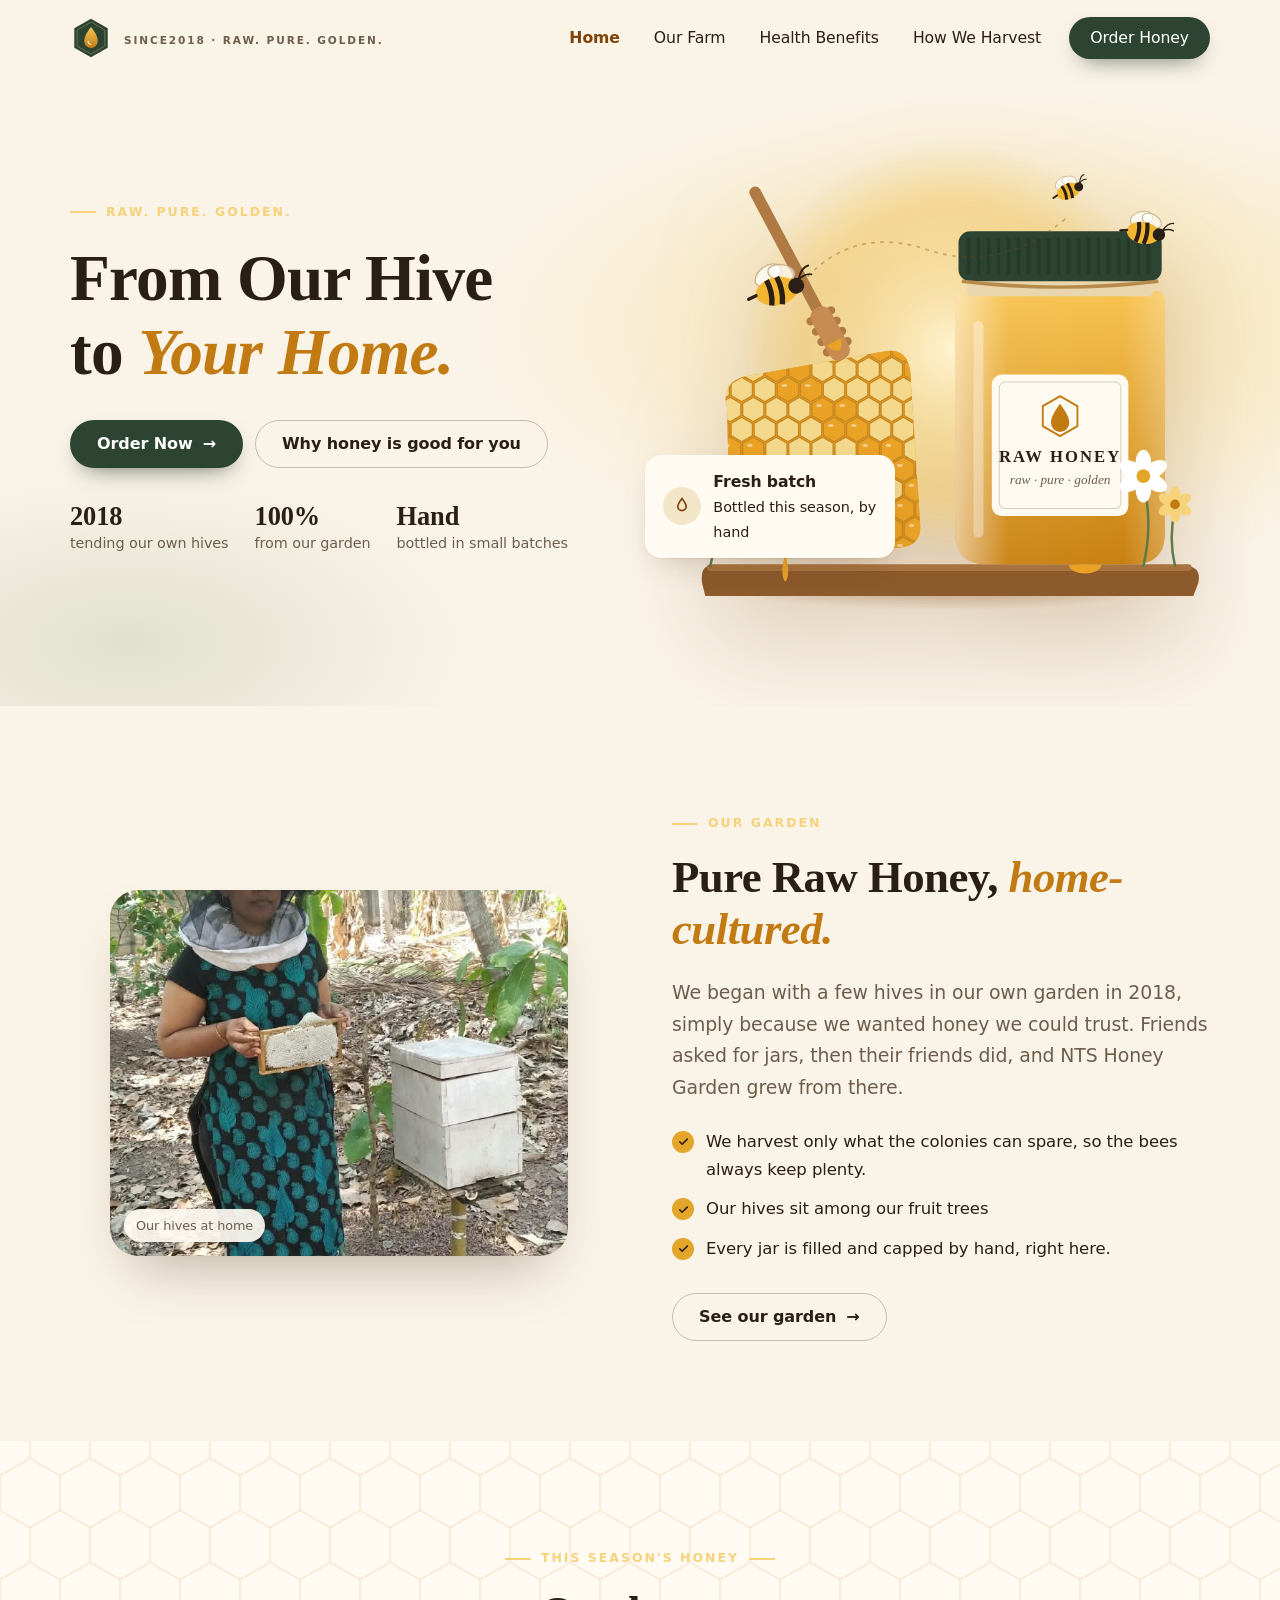
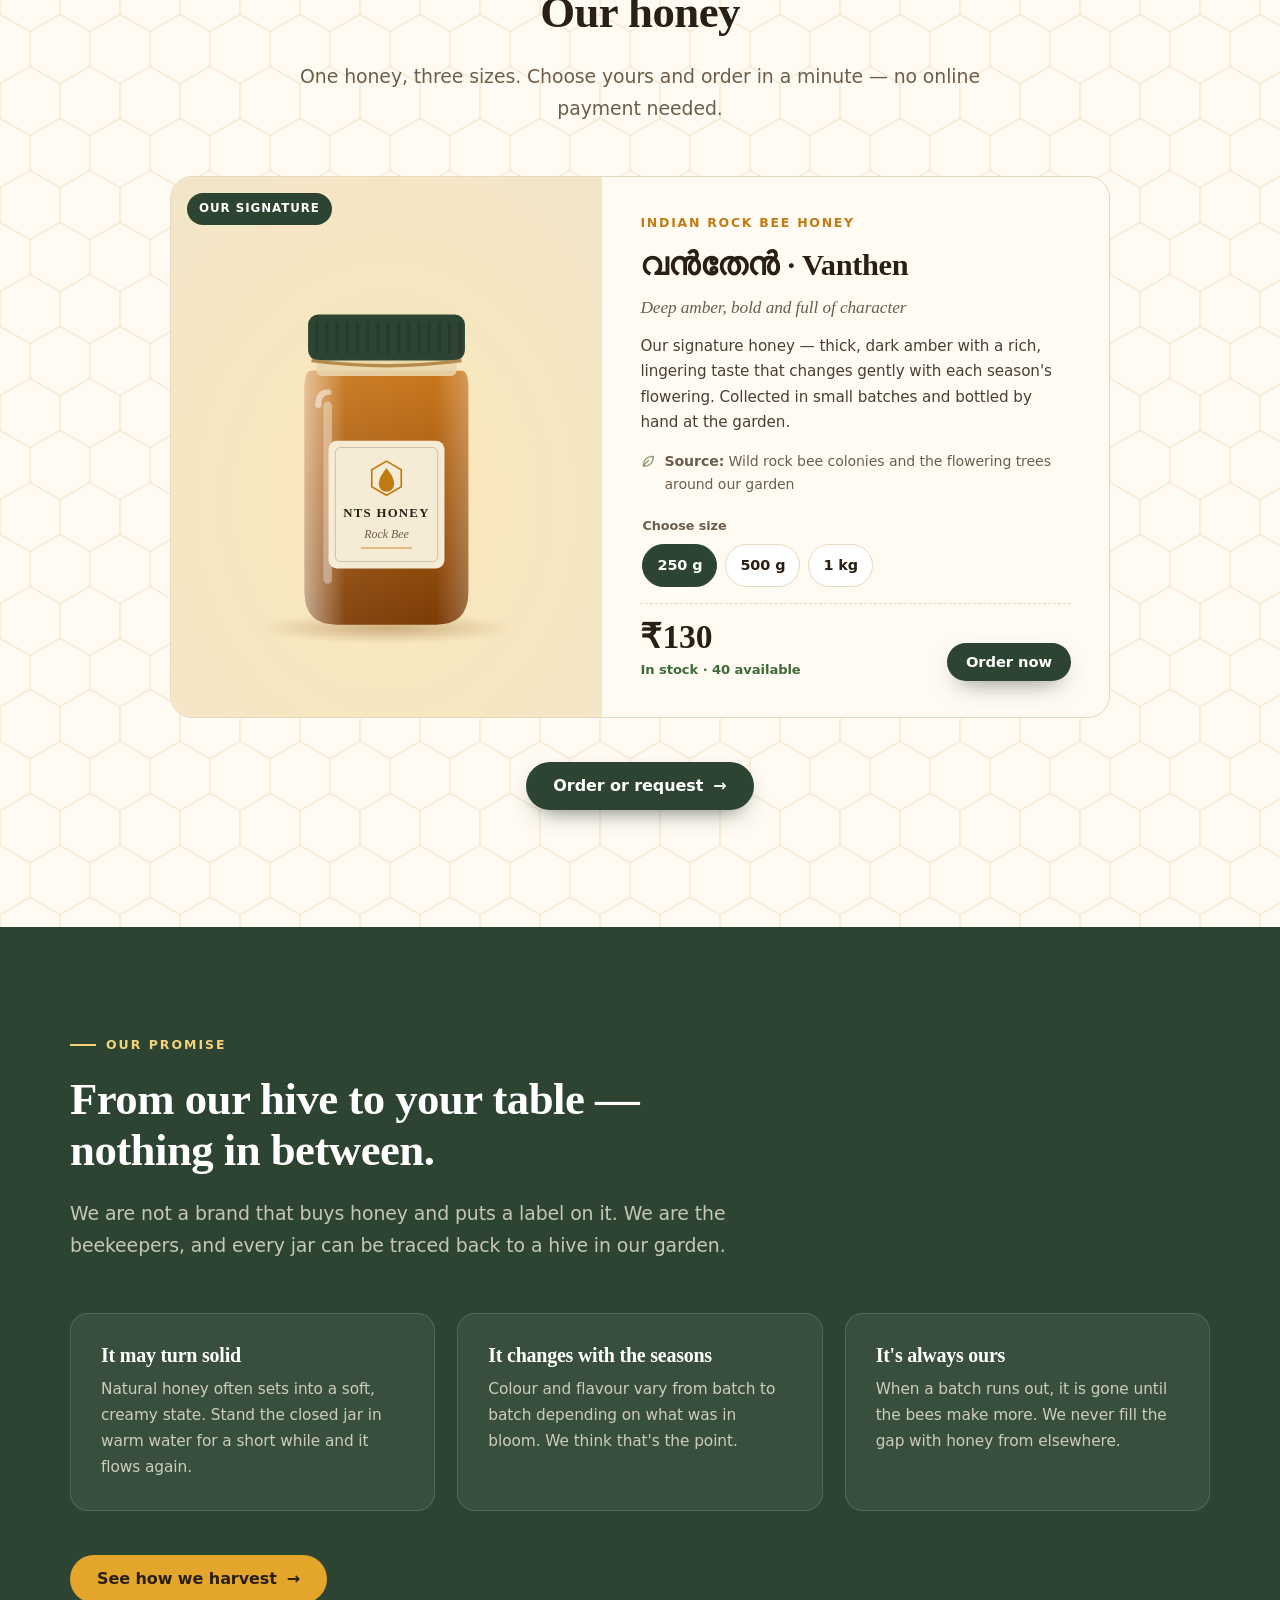
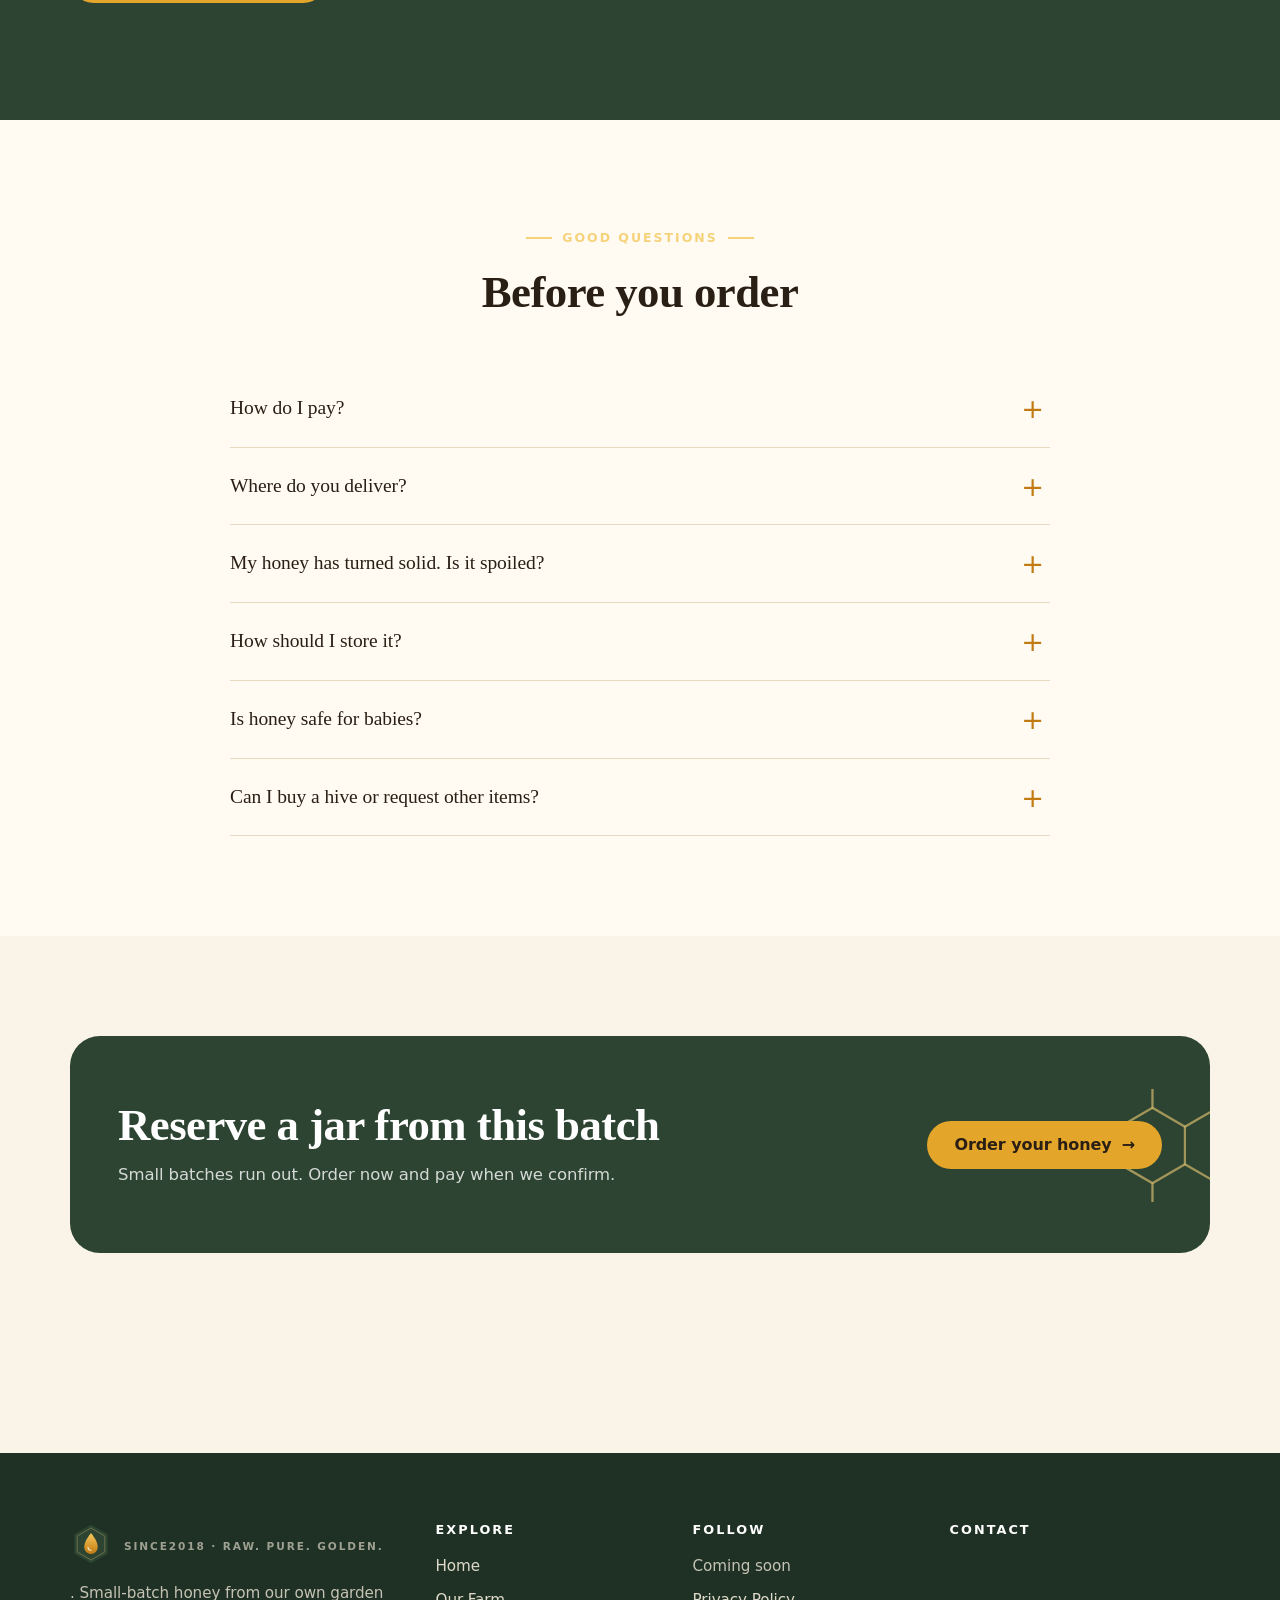
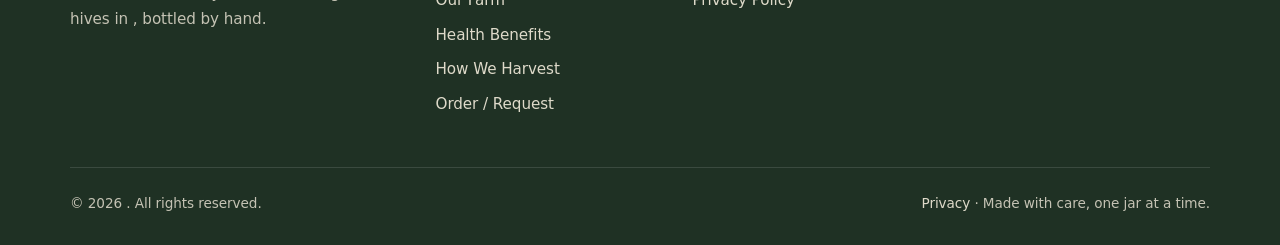
==== index.html @ 22476446 "Remove highlights section from index.html Removed highlights section detailing the unique qualities " ====
<!doctype html>
<html lang="en-IN" class="no-js">
<head>
  <meta charset="utf-8">
  <meta name="viewport" content="width=device-width, initial-scale=1">
  <meta http-equiv="Content-Security-Policy" content="default-src 'self'; script-src 'self' https://www.googletagmanager.com https://checkout.razorpay.com; style-src 'self' 'unsafe-inline' https://fonts.googleapis.com; font-src https://fonts.gstatic.com; img-src 'self' data: https:; connect-src 'self' https://script.google.com https://script.googleusercontent.com https://*.google-analytics.com https://*.googletagmanager.com https://*.razorpay.com; frame-src https://www.google.com https://api.razorpay.com https://checkout.razorpay.com; base-uri 'self'; form-action 'self'">
  <title>NTS Honey Garden — Raw. Pure. Golden.</title>
  <meta name="description" content="Raw, pure, golden honey from our own garden hives in Kerala. വൻതേൻ (Vanthen) Apis cerana indica(ഞൊടിയൻ) honey in 250 g, 500 g and 1 kg. Order online, pay on delivery.">
  <link rel="canonical" href="https://nts-raw-honey-garden.github.io/NTSRawHoneyGarden/">
  <meta property="og:type" content="website">
  <meta property="og:title" content="NTS Honey Garden — Raw. Pure. Golden.">
  <meta property="og:description" content="From Our Hive to Your Home. Home-cultured raw honey from our garden in Kerala.">
  <meta property="og:image" content="https://nts-raw-honey-garden.github.io/NTSRawHoneyGarden/assets/images/og-image.png">
  <meta name="theme-color" content="#2c4431">
  <link rel="icon" href="assets/images/favicon.svg" type="image/svg+xml">
  <link rel="preconnect" href="https://fonts.googleapis.com">
  <link rel="preconnect" href="https://fonts.gstatic.com" crossorigin>
  <link rel="stylesheet" href="https://fonts.googleapis.com/css2?family=Inter:wght@400;500;600;700&family=Playfair+Display:ital,wght@0,500;0,600;0,700;1,500;1,600&family=Noto+Sans+Malayalam:wght@400;600&display=swap">
  <link rel="stylesheet" href="assets/css/styles.css">
  <script type="application/ld+json">
  {"@context":"https://schema.org","@type":"LocalBusiness","name":"NTS Honey Garden","description":"Home-cultured raw honey from our own garden hives in Kerala.","url":"https://nts-raw-honey-garden.github.io/NTSRawHoneyGarden/","telephone":"+91 90000 00000","priceRange":"₹₹","image":"https://nts-raw-honey-garden.github.io/NTSRawHoneyGarden/assets/images/og-image.png"}
  </script>
</head>
<body>
  <a class="skip-link" href="#main">Skip to content</a>
  <header id="site-header"></header>

  <main id="main">
    <!-- ================= HERO ================= -->
    <section class="hero">
      <div class="wrap hero-grid">
        <div>
          <p class="eyebrow reveal">Raw. Pure. Golden.</p>
          <h1 class="reveal reveal-delay-1"><span class="line">From Our Hive</span><span class="line">to <em class="accent">Your Home.</em></span></h1>
          <div class="hero-actions reveal reveal-delay-2">
            <a class="btn btn-primary" href="order.html">Order Now <span class="arrow" aria-hidden="true">→</span></a>
            <a class="btn btn-ghost" href="benefits.html">Why honey is good for you</a>
          </div>
          <!-- EDIT: replace these with your real numbers -->
          <div class="hero-trust reveal reveal-delay-3">
            <div><strong>2018</strong>tending our own hives</div>
            <div><strong>100%</strong>from our garden</div>
            <div><strong>Hand</strong>bottled in small batches</div>
          </div>
        </div>
        <div class="hero-art reveal reveal-delay-1">
          <img class="float" src="assets/images/hero-honey.svg" alt="A jar of golden honey beside a slab of honeycomb, with bees and wildflowers" width="640" height="580" fetchpriority="high">
          <div class="hero-badge">
            <span class="dot"><svg width="20" height="20" viewBox="0 0 24 24" fill="none" stroke="#7f430a" stroke-width="2" stroke-linecap="round"><path d="M12 3c3 4 5 6.5 5 9.5a5 5 0 0 1-10 0C7 9.5 9 7 12 3z"/></svg></span>
            <span><b>Fresh batch</b>Bottled this season, by hand</span>
          </div>
        </div>
      </div>
    </section>



    <!-- ================= ABOUT TEASER ================= -->
    <section class="section">
      <div class="wrap split">
        <figure class="split-media reveal">
          <img src="assets/images/9.jpeg" alt="Wooden beehives in our garden" loading="lazy" width="800" height="700">
          <figcaption>Our hives at home</figcaption>
        </figure>
        <div class="reveal reveal-delay-1">
          <p class="eyebrow">Our garden</p>
          <h2>Pure Raw Honey, <em class="accent">home-cultured.</em></h2>
          <p class="lead">We began with a few hives in our own garden in <span data-config="foundedYear">2018</span>, simply because we wanted honey we could trust. Friends asked for jars, then their friends did, and NTS Honey Garden grew from there.</p>
          <ul class="checklist">
            <li>We harvest only what the colonies can spare, so the bees always keep plenty.</li>
            <li>Our hives sit among our fruit trees </li>
            <li>Every jar is filled and capped by hand, right here.</li>
          </ul>
          <a class="btn btn-ghost" href="about.html">See our garden <span class="arrow" aria-hidden="true">→</span></a>
        </div>
      </div>
    </section>

    <!-- ================= PRODUCT ================= -->
    <section class="section bg-paper hex-bg">
      <div class="wrap">
        <div class="section-head center">
          <p class="eyebrow">This season's honey</p>
          <h2>Our honey</h2>
          <p class="lead" style="margin:0 auto">One honey, three sizes. Choose yours and order in a minute — no online payment needed.</p>
        </div>
        <div class="shop-hero" data-products="1"></div>
        <p style="text-align:center;margin-top:44px"><a class="btn btn-primary" href="order.html">Order or request <span class="arrow" aria-hidden="true">→</span></a></p>
      </div>
    </section>

    <!-- ================= PROMISE ================= -->
    <section class="section bg-forest">
      <div class="wrap">
        <div class="section-head">
          <p class="eyebrow">Our promise</p>
          <h2>From our hive to your table — nothing in between.</h2>
          <p class="lead">We are not a brand that buys honey and puts a label on it. We are the beekeepers, and every jar can be traced back to a hive in our garden.</p>
        </div>
        <div class="promise-grid">
          <div class="promise reveal"><h3>It may turn solid</h3><p>Natural honey often sets into a soft, creamy state. Stand the closed jar in warm water for a short while and it flows again.</p></div>
          <div class="promise reveal reveal-delay-1"><h3>It changes with the seasons</h3><p>Colour and flavour vary from batch to batch depending on what was in bloom. We think that's the point.</p></div>
          <div class="promise reveal reveal-delay-2"><h3>It's always ours</h3><p>When a batch runs out, it is gone until the bees make more. We never fill the gap with honey from elsewhere.</p></div>
        </div>
        <p style="margin-top:44px"><a class="btn btn-honey" href="harvest.html">See how we harvest <span class="arrow" aria-hidden="true">→</span></a></p>
      </div>
    </section>

    <!-- ================= FAQ ================= -->
    <section class="section bg-paper">
      <div class="wrap">
        <div class="section-head center"><p class="eyebrow">Good questions</p><h2>Before you order</h2></div>
        <div class="faq">
          <details><summary>How do I pay?</summary><p>You don't pay online. After you place your order, we call or WhatsApp you to confirm, then you can pay by UPI or cash on delivery.</p></details>
          <details><summary>Where do you deliver?</summary><p>We deliver locally ourselves and ship across India by courier. Delivery is a flat fee, and free on larger orders — the order page shows the exact amount before you submit.</p></details>
          <details><summary>My honey has turned solid. Is it spoiled?</summary><p>No — this is natural. Stand the closed jar in warm (not boiling) water for 15–20 minutes and stir gently. Please avoid the microwave.</p></details>
          <details><summary>How should I store it?</summary><p>At room temperature, lid closed, away from direct sunlight. Always use a dry spoon. Honey does not need refrigeration.</p></details>
          <details><summary>Is honey safe for babies?</summary><p>Honey of any kind should not be given to infants under 12 months old. For everyone else, enjoy!</p></details>
          <details><summary>Can I buy a hive or request other items?</summary><p>Yes. Bee hives for farmers, raw hive honey boxes and ചെറുതേൻ (cheruthen) are available on request — tell us on the order page and we'll call you back.</p></details>
        </div>
      </div>
    </section>

    <!-- ================= CTA ================= -->
    <section class="section">
      <div class="wrap">
        <div class="cta-band reveal">
          <div>
            <h2>Reserve a jar from this batch</h2>
            <p>Small batches run out. Order now and pay when we confirm.</p>
          </div>
          <a class="btn btn-honey" href="order.html">Order your honey <span class="arrow" aria-hidden="true">→</span></a>
        </div>
      </div>
    </section>
  </main>

  <footer id="site-footer"></footer>

  <script src="config/site-config.js"></script>
  <script src="config/products.js"></script>
  <script src="assets/js/layout.js"></script>
  <script src="assets/js/catalog.js"></script>
</body>
</html>
---- assets/css/styles.css ----
/* =====================================================================
   NTS Honey Garden — main stylesheet
   Colours and fonts are defined once below (":root") so the whole brand
   can be re-themed by changing a few values.
   ===================================================================== */

:root {
  /* Brand palette */
  --cream: #faf4e8;
  --paper: #fffbf3;
  --wax: #f3e6c8;
  --honey: #e3a62b;
  --honey-light: #f6d27a;
  --amber: #c27a12;
  --comb: #7f430a;
  --forest: #2c4431;
  --forest-deep: #1f3124;
  --sage: #8a9a72;
  --ink: #2a1f14;
  --muted: #6d5e4b;
  --line: #e7d9bd;
  --danger: #a4371f;
  --ok: #3f6b3a;

  /* Type */
  --font-display: "Playfair Display", Georgia, "Times New Roman", serif;
  --font-body: "Inter", system-ui, -apple-system, "Segoe UI", Roboto, sans-serif;
  --font-mal: "Noto Sans Malayalam", "Manjari", sans-serif;

  /* Layout */
  --wrap: 1180px;
  --radius: 18px;
  --radius-sm: 10px;
  --shadow: 0 1px 2px rgba(60, 38, 10, .06), 0 12px 32px -12px rgba(60, 38, 10, .22);
  --shadow-lg: 0 30px 60px -24px rgba(60, 38, 10, .35);
  --ease: cubic-bezier(.2, .7, .2, 1);
}

*, *::before, *::after { box-sizing: border-box; }
html { scroll-behavior: smooth; -webkit-text-size-adjust: 100%; }
body {
  margin: 0;
  letter-spacing: -0.005em;
  background: var(--cream);
  color: var(--ink);
  font-family: var(--font-body);
  font-size: 16.5px;
  line-height: 1.68;
  -webkit-font-smoothing: antialiased;
  overflow-x: hidden;
}
img, svg { max-width: 100%; display: block; }
a { color: var(--comb); text-decoration-thickness: 1px; text-underline-offset: 3px; }
a:hover { color: var(--amber); }
:focus-visible { outline: 3px solid var(--honey); outline-offset: 3px; border-radius: 4px; }

h1, h2, h3, h4 {
  font-family: var(--font-display);
  font-weight: 600;
  line-height: 1.14;
  letter-spacing: -0.012em;
  margin: 0 0 .5em;
}
h1 { font-size: clamp(2.3rem, 5.1vw, 4.1rem); }
h2 { font-size: clamp(1.85rem, 3.5vw, 2.8rem); }
h3 { font-size: 1.35rem; }
p { margin: 0 0 1em; }
em.accent { font-style: italic; color: var(--amber); }

.wrap { width: 100%; max-width: var(--wrap); margin: 0 auto; padding: 0 20px; }
.skip-link { position: absolute; left: -999px; top: 8px; background: var(--ink); color: #fff; padding: 8px 14px; z-index: 100; border-radius: 6px; }
.skip-link:focus { left: 8px; }
.visually-hidden { position: absolute !important; width: 1px; height: 1px; overflow: hidden; clip: rect(0 0 0 0); white-space: nowrap; }

.mal { font-family: var(--font-mal); font-size: 1.06em; line-height: 1.5; }

.eyebrow {
  display: inline-flex; align-items: center; gap: 10px;
  font-size: .78rem; font-weight: 700; letter-spacing: .16em; text-transform: uppercase;
  color: var(--amber);
  margin-bottom: 18px;
}
.eyebrow::before { content: ""; width: 26px; height: 1.5px; background: currentColor; }
.lead { font-size: 1.18rem; color: var(--muted); max-width: 40em; }

/* ---------- Buttons ---------- */
.btn {
  display: inline-flex; align-items: center; justify-content: center; gap: 10px;
  padding: 15px 26px;
  border-radius: 999px;
  font: 600 1rem/1 var(--font-body);
  text-decoration: none;
  border: 1.5px solid transparent;
  cursor: pointer;
  transition: transform .25s var(--ease), background .25s, box-shadow .25s, color .25s;
  white-space: nowrap;
}
.btn:active { transform: translateY(1px); }
.btn-primary { background: var(--forest); color: #fff; box-shadow: 0 10px 24px -12px rgba(31, 49, 36, .8); }
.btn-primary:hover { background: var(--forest-deep); color: #fff; transform: translateY(-2px); }
.btn-honey { background: var(--honey); color: var(--ink); }
.btn-honey:hover { background: var(--honey-light); color: var(--ink); transform: translateY(-2px); }
.btn-ghost { background: transparent; border-color: rgba(42, 31, 20, .25); color: var(--ink); }
.btn-ghost:hover { border-color: var(--ink); color: var(--ink); }
.btn-small { padding: 11px 18px; font-size: .92rem; }
.btn[disabled] { opacity: .5; cursor: not-allowed; transform: none; }
.btn .arrow { transition: transform .25s var(--ease); }
.btn:hover .arrow { transform: translateX(4px); }

/* ---------- Header ---------- */
.site-header {
  position: sticky; top: 0; z-index: 50;
  background: rgba(250, 244, 232, .86);
  backdrop-filter: saturate(1.4) blur(12px);
  -webkit-backdrop-filter: saturate(1.4) blur(12px);
  border-bottom: 1px solid transparent;
  transition: border-color .3s, box-shadow .3s;
}
.site-header.scrolled { border-color: var(--line); box-shadow: 0 6px 20px -16px rgba(60, 38, 10, .5); }
.header-inner { display: flex; align-items: center; justify-content: space-between; height: 76px; gap: 20px; }
.brand { display: flex; align-items: center; gap: 12px; text-decoration: none; color: var(--ink); }
.brand img { width: 42px; height: 42px; }
.brand-name { font-family: var(--font-display); font-size: 1.32rem; font-weight: 600; letter-spacing: -.01em; line-height: 1; }
.brand-name small { display: block; font-family: var(--font-body); font-size: .66rem; letter-spacing: .18em; text-transform: uppercase; color: var(--muted); font-weight: 600; margin-top: 5px; white-space: nowrap; }
@media (max-width: 420px) {
  .brand-name { font-size: 1.16rem; }
  .brand-name small { font-size: .56rem; letter-spacing: .12em; }
  .brand img { width: 36px; height: 36px; }
}
.main-nav ul { list-style: none; margin: 0; padding: 0; display: flex; gap: 6px; align-items: center; }
.main-nav a { display: block; padding: 10px 14px; color: var(--ink); text-decoration: none; font-weight: 500; font-size: .98rem; border-radius: 999px; transition: background .2s; }
.main-nav a:hover { background: var(--wax); color: var(--ink); }
.main-nav a[aria-current="page"] { color: var(--comb); font-weight: 700; }
.main-nav .btn { margin-left: 8px; padding: 12px 20px; color: #fff; }
.main-nav .btn[aria-current] { color: #fff; }
.main-nav .btn:hover { background: var(--forest-deep); }
.nav-toggle { display: none; background: none; border: 0; padding: 10px; cursor: pointer; color: var(--ink); }
.nav-toggle span { display: block; width: 24px; height: 2px; background: currentColor; margin: 5px 0; transition: transform .3s, opacity .3s; }

@media (max-width: 920px) {
  .nav-toggle { display: block; }
  .main-nav {
    position: fixed; inset: 76px 0 auto 0;
    background: var(--paper);
    border-bottom: 1px solid var(--line);
    box-shadow: var(--shadow-lg);
    transform: translateY(-12px); opacity: 0; pointer-events: none;
    transition: transform .3s var(--ease), opacity .3s;
  }
  .main-nav.open { transform: none; opacity: 1; pointer-events: auto; }
  .main-nav ul { flex-direction: column; align-items: stretch; padding: 12px 16px 20px; gap: 2px; }
  .main-nav a { padding: 14px 12px; font-size: 1.05rem; border-radius: 10px; }
  .main-nav .btn { margin: 10px 0 0; justify-content: center; }
  .nav-toggle[aria-expanded="true"] span:nth-child(1) { transform: translateY(7px) rotate(45deg); }
  .nav-toggle[aria-expanded="true"] span:nth-child(2) { opacity: 0; }
  .nav-toggle[aria-expanded="true"] span:nth-child(3) { transform: translateY(-7px) rotate(-45deg); }
}

/* ---------- Hero ---------- */
.hero { position: relative; padding: 56px 0 90px; overflow: hidden; }
.hero::before {
  content: ""; position: absolute; inset: 0;
  background:
    radial-gradient(60% 55% at 78% 40%, rgba(246, 210, 122, .55), transparent 70%),
    radial-gradient(40% 40% at 10% 90%, rgba(138, 154, 114, .22), transparent 70%);
  pointer-events: none;
}
.hero-grid { position: relative; display: grid; grid-template-columns: 1.05fr 1fr; gap: 48px; align-items: center; }
.hero h1 { margin-bottom: 22px; }
.hero h1 .line { display: block; }
.hero-actions { display: flex; flex-wrap: wrap; gap: 12px; margin: 30px 0 34px; }
.hero-trust { display: flex; gap: 26px; flex-wrap: wrap; font-size: .9rem; color: var(--muted); }
.hero-trust strong { display: block; font-family: var(--font-display); font-size: 1.65rem; color: var(--ink); font-weight: 600; line-height: 1.1; }
.hero-art { position: relative; }
.hero-art img { width: 100%; height: auto; filter: drop-shadow(0 40px 50px rgba(127, 67, 10, .25)); }
.hero-art .float { animation: float 7s ease-in-out infinite; }
.hero-badge {
  position: absolute; left: -6%; bottom: 12%;
  background: var(--paper); border-radius: 16px; padding: 14px 18px;
  box-shadow: var(--shadow); display: flex; align-items: center; gap: 12px; font-size: .9rem; max-width: 250px;
}
.hero-badge b { display: block; font-size: .98rem; }
.hero-badge .dot { width: 38px; height: 38px; border-radius: 50%; background: var(--wax); display: grid; place-items: center; flex: none; }
@keyframes float { 0%, 100% { transform: translateY(0) rotate(-1deg); } 50% { transform: translateY(-14px) rotate(1deg); } }

@media (max-width: 880px) {
  .hero { padding: 28px 0 60px; }
  .hero-grid { grid-template-columns: 1fr; gap: 20px; }
  .hero-art { max-width: 460px; margin: 0 auto; order: -1; }
  .hero-badge { position: relative; left: auto; bottom: auto; margin: -18px auto 0; max-width: 280px; }
  .hero::before { background: radial-gradient(90% 45% at 60% 18%, rgba(246, 210, 122, .55), transparent 70%); }
  .hero-trust { gap: 20px; }
}

/* ---------- Sections ---------- */
.section { padding: 100px 0; position: relative; }
.section-tight { padding: 70px 0; }
.section-head { max-width: 720px; margin-bottom: 52px; }
.section-head.center { text-align: center; margin-left: auto; margin-right: auto; }
.section-head.center .eyebrow::after { content: ""; width: 26px; height: 1.5px; background: currentColor; }
.bg-paper { background: var(--paper); }
.bg-wax { background: var(--wax); }
.bg-forest { background: var(--forest); color: #f3ecdc; }
.bg-forest h2, .bg-forest h3 { color: #fff; }
.bg-forest .lead { color: rgba(243, 236, 220, .78); }
.bg-forest .mal { font-family: var(--font-mal); font-size: 1.06em; line-height: 1.5; }

.eyebrow { color: var(--honey-light); }
.hex-bg {
  background-image: linear-gradient(rgba(255, 251, 243, .72), rgba(255, 251, 243, .72)), url("../images/hex-pattern.svg");
  background-size: auto, 120px auto;
}
@media (max-width: 700px) { .section { padding: 70px 0; } .section-head { margin-bottom: 36px; } }

/* Highlights strip */
.highlights { display: grid; grid-template-columns: repeat(4, 1fr); gap: 20px; }
.highlight {
  background: var(--paper); border: 1px solid var(--line); border-radius: var(--radius);
  padding: 28px 24px; transition: transform .35s var(--ease), box-shadow .35s;
}
.highlight:hover { transform: translateY(-4px); box-shadow: var(--shadow); }
.highlight .icon { width: 52px; height: 52px; border-radius: 14px; background: var(--wax); display: grid; place-items: center; margin-bottom: 18px; color: var(--comb); }
.highlight h3 { font-size: 1.2rem; margin-bottom: 6px; }
.highlight p { color: var(--muted); font-size: .96rem; margin: 0; }
@media (max-width: 960px) { .highlights { grid-template-columns: repeat(2, 1fr); } }
@media (max-width: 520px) { .highlights { grid-template-columns: 1fr; } }

/* Split feature */
.split { display: grid; grid-template-columns: 1fr 1fr; gap: 64px; align-items: center; }
.split.reverse > :first-child { order: 2; }
.split-media { position: relative; border-radius: 28px; overflow: hidden; box-shadow: var(--shadow-lg); background: var(--wax); aspect-ratio: 4 / 3.2; }
.split-media img { width: 100%; height: 100%; object-fit: cover; }
.split-media figcaption { position: absolute; left: 14px; bottom: 14px; background: rgba(255, 251, 243, .92); padding: 6px 12px; border-radius: 999px; font-size: .8rem; color: var(--muted); }
.checklist { list-style: none; padding: 0; margin: 24px 0 30px; display: grid; gap: 12px; }
.checklist li { display: flex; gap: 12px; align-items: flex-start; }
.checklist li::before {
  content: ""; flex: none; width: 22px; height: 22px; margin-top: 3px; border-radius: 50%;
  background: var(--honey) url("data:image/svg+xml,%3Csvg xmlns='http://www.w3.org/2000/svg' viewBox='0 0 24 24' fill='none' stroke='%232a1f14' stroke-width='3' stroke-linecap='round' stroke-linejoin='round'%3E%3Cpath d='M5 12.5l4.5 4.5L19 7.5'/%3E%3C/svg%3E") center / 13px no-repeat;
}
@media (max-width: 880px) { .split { grid-template-columns: 1fr; gap: 36px; } .split.reverse > :first-child { order: 0; } }

/* Quote band */
.quote-band { text-align: center; }
.quote-band blockquote { margin: 0 auto; max-width: 860px; font-family: var(--font-display); font-size: clamp(1.6rem, 3vw, 2.4rem); line-height: 1.3; font-style: italic; font-weight: 400; }
.quote-band cite { display: block; margin-top: 22px; font-style: normal; font-size: .95rem; color: var(--honey-light); letter-spacing: .08em; text-transform: uppercase; }

/* Stats */
.stats { display: grid; grid-template-columns: repeat(4, 1fr); gap: 24px; text-align: center; }
.stat strong { display: block; font-family: var(--font-display); font-size: clamp(2rem, 3.7vw, 2.9rem); font-weight: 600; color: var(--comb); line-height: 1.1; }
.stat span { color: var(--muted); font-size: .95rem; }
@media (max-width: 700px) { .stats { grid-template-columns: repeat(2, 1fr); row-gap: 34px; } }

/* Gallery */
.gallery { display: grid; grid-template-columns: repeat(4, 1fr); grid-auto-rows: 220px; gap: 16px; }
.gallery figure { margin: 0; border-radius: var(--radius); overflow: hidden; background: var(--wax); position: relative; }
.gallery figure.tall { grid-row: span 2; }
.gallery figure.wide { grid-column: span 2; }
.gallery img { width: 100%; height: 100%; object-fit: cover; transition: transform .8s var(--ease); }
.gallery figure:hover img { transform: scale(1.04); }
.gallery figcaption { position: absolute; left: 12px; bottom: 12px; background: rgba(255, 251, 243, .92); padding: 5px 12px; border-radius: 999px; font-size: .8rem; }
@media (max-width: 800px) { .gallery { grid-template-columns: repeat(2, 1fr); grid-auto-rows: 170px; } }

/* ---------- Page hero (inner pages) ---------- */
.page-hero { padding: 70px 0 50px; position: relative; overflow: hidden; }
.page-hero::after {
  content: ""; position: absolute; right: -120px; top: -60px; width: 460px; height: 460px;
  background: url("../images/hex-pattern.svg") center / 110px auto; opacity: .55;
  -webkit-mask-image: radial-gradient(circle, #000 20%, transparent 68%);
  mask-image: radial-gradient(circle, #000 20%, transparent 68%);
  pointer-events: none;
}
.page-hero h1 { font-size: clamp(2.3rem, 5vw, 3.9rem); max-width: 14em; }
.breadcrumb { font-size: .88rem; color: var(--muted); margin-bottom: 14px; }
.breadcrumb a { color: var(--muted); }

/* ---------- Product cards ---------- */
.product-grid { display: grid; grid-template-columns: repeat(auto-fill, minmax(300px, 1fr)); gap: 26px; }
.product-card {
  background: var(--paper); border: 1px solid var(--line); border-radius: 22px; overflow: hidden;
  display: flex; flex-direction: column; transition: transform .4s var(--ease), box-shadow .4s;
}
.product-card:hover { transform: translateY(-6px); box-shadow: var(--shadow-lg); }
.product-media { position: relative; aspect-ratio: 1 / .86; background: radial-gradient(70% 70% at 50% 60%, #fbe8b8, var(--wax)); display: grid; place-items: center; overflow: hidden; }
.product-media img { width: 78%; height: 88%; object-fit: contain; transition: transform .6s var(--ease); }
.product-card:hover .product-media img { transform: scale(1.05) rotate(-1.5deg); }
.product-badge { position: absolute; top: 16px; left: 16px; background: var(--forest); color: #fff; font-size: .74rem; font-weight: 700; letter-spacing: .08em; text-transform: uppercase; padding: 6px 12px; border-radius: 999px; }
.product-body { padding: 24px 24px 26px; display: flex; flex-direction: column; flex: 1; }
.product-variety { font-size: .78rem; font-weight: 700; letter-spacing: .14em; text-transform: uppercase; color: var(--amber); margin-bottom: 6px; }
.product-card h3 { font-size: 1.5rem; margin-bottom: 4px; }
.product-tagline { color: var(--muted); font-style: italic; font-family: var(--font-display); margin-bottom: 12px; }
.product-desc { font-size: .95rem; color: var(--ink); opacity: .85; margin-bottom: 14px; }
.product-source { font-size: .88rem; color: var(--muted); display: flex; gap: 8px; margin-bottom: 18px; }
.product-source svg { flex: none; margin-top: 3px; color: var(--sage); }
.size-options { display: flex; flex-wrap: wrap; gap: 8px; margin-bottom: 16px; border: 0; padding: 0; }
.size-options legend { font-size: .8rem; font-weight: 600; color: var(--muted); margin-bottom: 8px; padding: 0; }
.size-chip { position: relative; }
.size-chip input { position: absolute; opacity: 0; inset: 0; cursor: pointer; margin: 0; }
.size-chip span { display: block; padding: 8px 14px; border: 1.5px solid var(--line); border-radius: 999px; font-size: .9rem; font-weight: 600; background: #fff; transition: all .2s; }
.size-chip input:checked + span { border-color: var(--forest); background: var(--forest); color: #fff; }
.size-chip input:focus-visible + span { outline: 3px solid var(--honey); outline-offset: 2px; }
.size-chip input:disabled + span { opacity: .45; text-decoration: line-through; }
.product-foot { margin-top: auto; display: flex; align-items: flex-end; justify-content: space-between; gap: 12px; padding-top: 16px; border-top: 1px dashed var(--line); }
.price { font-family: var(--font-display); font-size: 1.7rem; font-weight: 600; line-height: 1; }
.stock-note { font-size: .82rem; color: var(--ok); margin-top: 6px; font-weight: 600; }
.stock-note.low { color: var(--amber); }
.stock-note.out { color: var(--danger); }

/* Mini product row (home) */
.product-strip { display: grid; grid-template-columns: repeat(3, 1fr); gap: 24px; }
@media (max-width: 900px) { .product-strip { grid-template-columns: 1fr; } }

/* ---------- Timeline (harvest) ---------- */
.timeline { position: relative; max-width: 980px; margin: 0 auto; padding: 10px 0; }
.timeline::before { content: ""; position: absolute; left: 50%; top: 0; bottom: 0; width: 2px; background: linear-gradient(var(--honey), var(--sage)); transform: translateX(-1px); }
.step { position: relative; display: grid; grid-template-columns: 1fr 1fr; gap: 80px; margin-bottom: 60px; align-items: center; }
.step:last-child { margin-bottom: 0; }
.step-num {
  position: absolute; left: 50%; top: 50%; transform: translate(-50%, -50%);
  width: 58px; height: 58px; display: grid; place-items: center;
  font-family: var(--font-display); font-size: 1.35rem; font-weight: 600; color: var(--ink);
  background: var(--honey);
  clip-path: polygon(25% 5%, 75% 5%, 100% 50%, 75% 95%, 25% 95%, 0% 50%);
}
.step-art { background: var(--paper); border: 1px solid var(--line); border-radius: 22px; aspect-ratio: 16 / 11; display: grid; place-items: center; padding: 18px; }
.step-art img { max-height: 100%; }
.step-text h3 { font-size: 1.6rem; }
.step-text .when { display: inline-block; font-size: .78rem; font-weight: 700; letter-spacing: .12em; text-transform: uppercase; color: var(--amber); margin-bottom: 8px; }
.step-text p { color: var(--muted); }
.step:nth-child(even) .step-art { order: 2; }
@media (max-width: 800px) {
  .timeline::before { left: 28px; }
  .step { grid-template-columns: 1fr; gap: 18px; padding-left: 74px; margin-bottom: 48px; }
  .step-num { left: 28px; top: 0; transform: translate(-50%, 0); width: 50px; height: 50px; font-size: 1.15rem; }
  .step:nth-child(even) .step-art { order: 0; }
}

/* Promise cards */
.promise-grid { display: grid; grid-template-columns: repeat(3, 1fr); gap: 22px; }
.promise { padding: 30px; border-radius: var(--radius); background: rgba(255, 255, 255, .06); border: 1px solid rgba(255, 255, 255, .14); }
.promise h3 { font-size: 1.25rem; }
.promise p { color: rgba(243, 236, 220, .8); margin: 0; font-size: .96rem; }
@media (max-width: 860px) { .promise-grid { grid-template-columns: 1fr; } }

/* ---------- Forms (order) ---------- */
.order-layout { display: grid; grid-template-columns: 1.5fr 1fr; gap: 36px; align-items: start; }
@media (max-width: 960px) { .order-layout { grid-template-columns: 1fr; } }
.card { background: var(--paper); border: 1px solid var(--line); border-radius: 22px; padding: 32px; }
@media (max-width: 560px) { .card { padding: 22px 18px; border-radius: 18px; } }
.form-section + .form-section { margin-top: 34px; padding-top: 30px; border-top: 1px solid var(--line); }
.form-section h2 { font-size: 1.55rem; display: flex; align-items: center; gap: 12px; }
.form-section h2 .n { width: 32px; height: 32px; border-radius: 50%; background: var(--wax); color: var(--comb); font: 700 .95rem/32px var(--font-body); text-align: center; flex: none; }
.field-grid { display: grid; grid-template-columns: 1fr 1fr; gap: 18px; }
.field-grid .full { grid-column: 1 / -1; }
@media (max-width: 560px) { .field-grid { grid-template-columns: 1fr; } }
.field label { display: block; font-weight: 600; font-size: .92rem; margin-bottom: 7px; }
.field label .opt { font-weight: 400; color: var(--muted); }
.field input, .field select, .field textarea {
  width: 100%; padding: 13px 15px; font: inherit; font-size: 16px; color: var(--ink);
  background: #fff; border: 1.5px solid var(--line); border-radius: var(--radius-sm);
  transition: border-color .2s, box-shadow .2s;
  -webkit-appearance: none; appearance: none;
}
.field select { background: #fff url("data:image/svg+xml,%3Csvg xmlns='http://www.w3.org/2000/svg' width='12' height='8' viewBox='0 0 12 8'%3E%3Cpath d='M1 1.5l5 5 5-5' fill='none' stroke='%236d5e4b' stroke-width='1.8'/%3E%3C/svg%3E") right 15px center no-repeat; padding-right: 40px; }
.field textarea { min-height: 110px; resize: vertical; }
.field input:focus, .field select:focus, .field textarea:focus { outline: none; border-color: var(--honey); box-shadow: 0 0 0 4px rgba(227, 166, 43, .2); }
.field .hint { font-size: .82rem; color: var(--muted); margin-top: 5px; }
.field .error { font-size: .84rem; color: var(--danger); margin-top: 5px; display: none; }
.field.invalid input, .field.invalid select, .field.invalid textarea { border-color: var(--danger); }
.field.invalid .error, .check.invalid .error { display: block; }
.check.invalid input { outline: 2px solid var(--danger); outline-offset: 2px; }
.input-prefix { display: flex; }
.input-prefix span { padding: 13px 13px; background: var(--wax); border: 1.5px solid var(--line); border-right: 0; border-radius: var(--radius-sm) 0 0 var(--radius-sm); font-weight: 600; color: var(--muted); }
.input-prefix input { border-radius: 0 var(--radius-sm) var(--radius-sm) 0; }

.line-items { display: grid; gap: 14px; }
.line-item { display: grid; grid-template-columns: 2fr 1.1fr .8fr auto; gap: 12px; align-items: end; padding: 16px; background: #fff; border: 1px solid var(--line); border-radius: 14px; }
.line-item .field label { font-size: .8rem; }
.line-item .remove { background: none; border: 0; color: var(--muted); cursor: pointer; padding: 12px 8px; border-radius: 8px; }
.line-item .remove:hover { color: var(--danger); background: #fbeee9; }
.line-item .line-total { grid-column: 1 / -1; font-size: .88rem; color: var(--muted); display: flex; justify-content: space-between; }
.line-item .remove[hidden] { display: none; }
@media (max-width: 620px) { .line-item { grid-template-columns: 1.5fr .75fr; position: relative; } .line-item .field:first-child { grid-column: 1 / -1; } .line-item .field:first-child label { padding-right: 40px; } .line-item .remove { position: absolute; top: 6px; right: 6px; padding: 8px; } }
.add-line { margin-top: 14px; background: none; border: 1.5px dashed var(--sage); color: var(--forest); padding: 12px 18px; border-radius: 12px; font: 600 .95rem var(--font-body); cursor: pointer; width: 100%; }
.add-line:hover { background: rgba(138, 154, 114, .1); }

.check { display: flex; gap: 12px; align-items: flex-start; font-size: .94rem; cursor: pointer; }
.check input { width: 20px; height: 20px; margin-top: 3px; accent-color: var(--forest); flex: none; }
.check + .check { margin-top: 12px; }
.hp-field { position: absolute; left: -5000px; width: 1px; height: 1px; overflow: hidden; }

/* Summary */
.summary { position: sticky; top: 100px; }
.summary h2 { font-size: 1.45rem; }
.summary-lines { list-style: none; padding: 0; margin: 0 0 16px; }
.summary-lines li { display: flex; justify-content: space-between; gap: 12px; padding: 10px 0; border-bottom: 1px dashed var(--line); font-size: .95rem; }
.summary-lines li.empty { color: var(--muted); font-style: italic; justify-content: center; }
.summary-row { display: flex; justify-content: space-between; padding: 6px 0; color: var(--muted); }
.summary-total { display: flex; justify-content: space-between; align-items: baseline; padding-top: 14px; margin-top: 8px; border-top: 2px solid var(--ink); font-weight: 700; }
.summary-total span:last-child { font-family: var(--font-display); font-size: 1.7rem; font-weight: 600; }
.summary-note { font-size: .86rem; color: var(--muted); background: var(--wax); border-radius: 12px; padding: 12px 14px; margin-top: 18px; }
.free-delivery-bar { height: 6px; background: var(--wax); border-radius: 99px; overflow: hidden; margin: 12px 0 6px; }
.free-delivery-bar div { height: 100%; background: var(--honey); width: 0; transition: width .4s var(--ease); }

.alert { padding: 14px 16px; border-radius: 12px; font-size: .95rem; margin-bottom: 20px; }
.alert-error { background: #fbeee9; color: var(--danger); border: 1px solid #efcabd; }
.alert-info { background: #eef2e6; color: var(--forest); border: 1px solid #d5dfc6; }

/* Confirmation */
.confirmation { max-width: 760px; margin: 0 auto; text-align: center; }
.confirm-icon { width: 86px; height: 86px; margin: 0 auto 24px; border-radius: 50%; background: var(--forest); display: grid; place-items: center; animation: pop .6s var(--ease); }
@keyframes pop { 0% { transform: scale(.4); opacity: 0; } 70% { transform: scale(1.08); } 100% { transform: scale(1); opacity: 1; } }
.ref-box { display: inline-block; margin: 8px 0 26px; padding: 14px 24px; background: var(--wax); border: 1.5px dashed var(--amber); border-radius: 14px; }
.ref-box small { display: block; font-size: .75rem; letter-spacing: .14em; text-transform: uppercase; color: var(--muted); font-weight: 700; }
.ref-box strong { font-family: ui-monospace, SFMono-Regular, Menlo, monospace; font-size: 1.5rem; letter-spacing: .06em; }
.confirm-table { width: 100%; border-collapse: collapse; text-align: left; margin: 10px 0 20px; font-size: .95rem; }
.confirm-table th, .confirm-table td { padding: 10px 8px; border-bottom: 1px solid var(--line); }
.confirm-table th { font-size: .78rem; letter-spacing: .1em; text-transform: uppercase; color: var(--muted); }
.confirm-table td:last-child, .confirm-table th:last-child { text-align: right; }
.confirm-meta { display: grid; grid-template-columns: 1fr 1fr; gap: 16px; text-align: left; margin: 24px 0; }
.confirm-meta div { background: #fff; border: 1px solid var(--line); border-radius: 14px; padding: 16px; font-size: .93rem; }
.confirm-meta h3 { font-size: 1rem; font-family: var(--font-body); font-weight: 700; margin-bottom: 6px; }
@media (max-width: 600px) { .confirm-meta { grid-template-columns: 1fr; } }
.confirm-actions { display: flex; gap: 12px; justify-content: center; flex-wrap: wrap; margin-top: 10px; }

/* ---------- CTA band & footer ---------- */
.cta-band { border-radius: 30px; padding: 64px 48px; background: var(--forest) url("../images/hex-pattern-light.svg") right -40px center / 130px auto no-repeat; color: #fff; display: grid; grid-template-columns: 1.4fr auto; gap: 30px; align-items: center; position: relative; overflow: hidden; }
.cta-band h2 { color: #fff; margin-bottom: 10px; }
.cta-band p { color: rgba(255, 255, 255, .8); margin: 0; }
@media (max-width: 760px) { .cta-band { grid-template-columns: 1fr; padding: 44px 26px; } }

.site-footer { background: var(--forest-deep); color: rgba(243, 236, 220, .78); padding: 70px 0 30px; font-size: .95rem; margin-top: 100px; }
.site-footer a { color: rgba(243, 236, 220, .9); text-decoration: none; }
.site-footer a:hover { color: var(--honey-light); }
.footer-grid { display: grid; grid-template-columns: 1.5fr 1fr 1fr 1.2fr; gap: 40px; }
.footer-grid h4 { color: #fff; font-family: var(--font-body); font-size: .8rem; letter-spacing: .16em; text-transform: uppercase; font-weight: 700; margin-bottom: 16px; }
.footer-grid ul { list-style: none; padding: 0; margin: 0; display: grid; gap: 9px; }
.footer-brand .brand { color: #fff; margin-bottom: 16px; }
.footer-brand .brand small { color: rgba(243, 236, 220, .6); }
.footer-bottom { margin-top: 50px; padding-top: 24px; border-top: 1px solid rgba(255, 255, 255, .12); display: flex; justify-content: space-between; flex-wrap: wrap; gap: 12px; font-size: .85rem; }
@media (max-width: 860px) { .footer-grid { grid-template-columns: 1fr 1fr; } }
@media (max-width: 520px) { .footer-grid { grid-template-columns: 1fr; } }

.whatsapp-fab {
  position: fixed; right: 18px; bottom: 18px; z-index: 40;
  width: 56px; height: 56px; border-radius: 50%; background: #25a55f; color: #fff;
  display: grid; place-items: center; box-shadow: 0 12px 26px -8px rgba(0, 0, 0, .35);
  transition: transform .25s var(--ease);
}
.whatsapp-fab:hover { transform: scale(1.08); color: #fff; }

/* Prose (privacy page) */
.prose { max-width: 760px; }
.prose h2 { font-size: 1.7rem; margin-top: 1.8em; }
.prose h3 { font-size: 1.2rem; margin-top: 1.4em; font-family: var(--font-body); font-weight: 700; }
.prose ul { padding-left: 1.2em; }
.prose li { margin-bottom: .4em; }
.prose table { width: 100%; border-collapse: collapse; margin: 1em 0; font-size: .94rem; }
.prose th, .prose td { text-align: left; padding: 10px; border-bottom: 1px solid var(--line); vertical-align: top; }

/* FAQ */
.faq { max-width: 820px; margin: 0 auto; }
.faq details { border-bottom: 1px solid var(--line); padding: 4px 0; }
.faq summary { cursor: pointer; list-style: none; padding: 18px 40px 18px 0; font-family: var(--font-display); font-size: 1.22rem; position: relative; }
.faq summary::-webkit-details-marker { display: none; }
.faq summary::after { content: "+"; position: absolute; right: 6px; top: 12px; font-size: 1.7rem; color: var(--amber); transition: transform .3s; font-family: var(--font-body); font-weight: 300; }
.faq details[open] summary::after { transform: rotate(45deg); }
.faq details p { color: var(--muted); padding-right: 30px; }

/* ---------- Reveal animations ---------- */
.reveal { opacity: 0; transform: translateY(26px); transition: opacity .9s var(--ease), transform .9s var(--ease); }
.reveal.in { opacity: 1; transform: none; }
.reveal-delay-1 { transition-delay: .1s; }
.reveal-delay-2 { transition-delay: .2s; }
.reveal-delay-3 { transition-delay: .3s; }
.no-js .reveal { opacity: 1; transform: none; }

@media (prefers-reduced-motion: reduce) {
  *, *::before, *::after { animation: none !important; transition: none !important; scroll-behavior: auto !important; }
  .reveal { opacity: 1; transform: none; }
}

@media print {
  .site-header, .site-footer, .whatsapp-fab, .confirm-actions, .cta-band { display: none !important; }
  body { background: #fff; }
}


/* ---------- Product hero: one product shown wide ---------- */
.shop-hero { max-width: 940px; margin: 0 auto; }
.shop-hero .product-card { display: grid; grid-template-columns: .92fr 1.08fr; align-items: stretch; }
.shop-hero .product-card:hover { transform: none; box-shadow: var(--shadow-lg); }
.shop-hero .product-media { aspect-ratio: auto; min-height: 100%; padding: 22px; }
.shop-hero .product-media img { width: 88%; height: auto; max-height: 420px; }
.shop-hero .product-body { padding: 36px 38px; }
.shop-hero .product-card h3 { font-size: 1.9rem; }
.shop-hero .product-tagline { font-size: 1.08rem; }
.shop-hero .price { font-size: 2.1rem; }
@media (max-width: 820px) {
  .shop-hero .product-card { grid-template-columns: 1fr; }
  .shop-hero .product-media { aspect-ratio: 1 / .82; min-height: 0; }
  .shop-hero .product-media img { width: 72%; max-height: none; }
  .shop-hero .product-body { padding: 26px 22px 28px; }
  .shop-hero .product-card h3 { font-size: 1.6rem; }
}

/* ---------- Request-only items ---------- */
.request-grid { display: grid; grid-template-columns: repeat(3, 1fr); gap: 24px; }
@media (max-width: 900px) { .request-grid { grid-template-columns: 1fr; } }
.request-card {
  background: var(--paper); border: 1px solid var(--line); border-radius: 22px; overflow: hidden;
  display: flex; flex-direction: column; transition: transform .4s var(--ease), box-shadow .4s;
}
.request-card:hover { transform: translateY(-5px); box-shadow: var(--shadow-lg); }
.request-card .product-media { aspect-ratio: 1 / .8; }
.request-card .product-body { padding: 22px 22px 24px; }
.request-note {
  display: inline-block; font-size: .72rem; font-weight: 700; letter-spacing: .1em; text-transform: uppercase;
  color: var(--comb); background: var(--wax); padding: 5px 11px; border-radius: 999px; margin-bottom: 12px;
}
.request-card .btn { margin-top: auto; align-self: flex-start; }

/* ---------- Coming soon ---------- */
.coming-soon { display: grid; grid-template-columns: 200px 1fr; gap: 28px; align-items: center;
  background: var(--wax); border: 1.5px dashed var(--amber); border-radius: 22px; padding: 26px 30px; }
.coming-soon img { width: 100%; max-width: 170px; margin: 0 auto; }
.coming-soon h3 { margin-bottom: 6px; }
.coming-soon p { margin: 0; color: var(--muted); }
.coming-soon .tag { display: inline-block; font-size: .72rem; font-weight: 700; letter-spacing: .12em;
  text-transform: uppercase; color: #fff; background: var(--amber); padding: 5px 12px; border-radius: 999px; margin-bottom: 10px; }
@media (max-width: 640px) { .coming-soon { grid-template-columns: 1fr; text-align: center; padding: 24px 20px; } }

/* ---------- Health benefit cards ---------- */
.benefit-grid { display: grid; grid-template-columns: repeat(3, 1fr); gap: 22px; }
@media (max-width: 960px) { .benefit-grid { grid-template-columns: repeat(2, 1fr); } }
@media (max-width: 620px) { .benefit-grid { grid-template-columns: 1fr; } }
.benefit {
  background: var(--paper); border: 1px solid var(--line); border-radius: 20px; padding: 28px 26px;
  transition: transform .35s var(--ease), box-shadow .35s;
}
.benefit:hover { transform: translateY(-4px); box-shadow: var(--shadow); }
.benefit .icon { width: 54px; height: 54px; border-radius: 50%; background: var(--wax);
  display: grid; place-items: center; margin-bottom: 18px; color: var(--comb); }
.benefit h3 { font-size: 1.28rem; margin-bottom: 8px; }
.benefit p { margin: 0; color: var(--muted); font-size: .96rem; }

.usage-list { list-style: none; padding: 0; margin: 0; display: grid; gap: 18px; }
.usage-list li { display: grid; grid-template-columns: 44px 1fr; gap: 16px; align-items: start; }
.usage-list .n { width: 44px; height: 44px; border-radius: 50%; background: var(--honey); color: var(--ink);
  font: 700 1.05rem/44px var(--font-body); text-align: center; }
.usage-list h4 { margin: 0 0 3px; font-family: var(--font-body); font-size: 1.02rem; font-weight: 700; }
.usage-list p { margin: 0; color: var(--muted); font-size: .95rem; }

.note-box { background: var(--wax); border-left: 4px solid var(--amber); border-radius: 0 14px 14px 0;
  padding: 18px 22px; font-size: .94rem; color: var(--muted); }
.note-box strong { color: var(--ink); }

/* ---------- Order page: mode switch ---------- */
.order-switch { display: inline-flex; background: var(--wax); border-radius: 999px; padding: 5px; gap: 4px; margin-bottom: 28px; }
.order-switch button {
  border: 0; background: transparent; color: var(--ink); cursor: pointer;
  font: 600 .95rem var(--font-body); padding: 11px 22px; border-radius: 999px; transition: background .25s, color .25s;
}
.order-switch button[aria-selected="true"] { background: var(--forest); color: #fff; }
@media (max-width: 520px) { .order-switch { display: grid; grid-template-columns: 1fr 1fr; width: 100%; }
  .order-switch button { padding: 11px 8px; font-size: .88rem; } }

.request-pick { display: grid; gap: 10px; margin-bottom: 4px; }
.request-pick label {
  display: flex; gap: 12px; align-items: flex-start; padding: 14px 16px; background: #fff;
  border: 1.5px solid var(--line); border-radius: 14px; cursor: pointer; transition: border-color .2s, background .2s;
}
.request-pick label:hover { border-color: var(--sage); }
.request-pick input { margin-top: 3px; width: 20px; height: 20px; accent-color: var(--forest); flex: none; }
.request-pick input:checked ~ span strong { color: var(--comb); }
.request-pick label:has(input:checked) { border-color: var(--forest); background: #fbfaf4; }
.request-pick span { font-size: .95rem; }
.request-pick strong { display: block; font-size: 1rem; }
.request-pick em { font-style: normal; color: var(--muted); font-size: .88rem; }
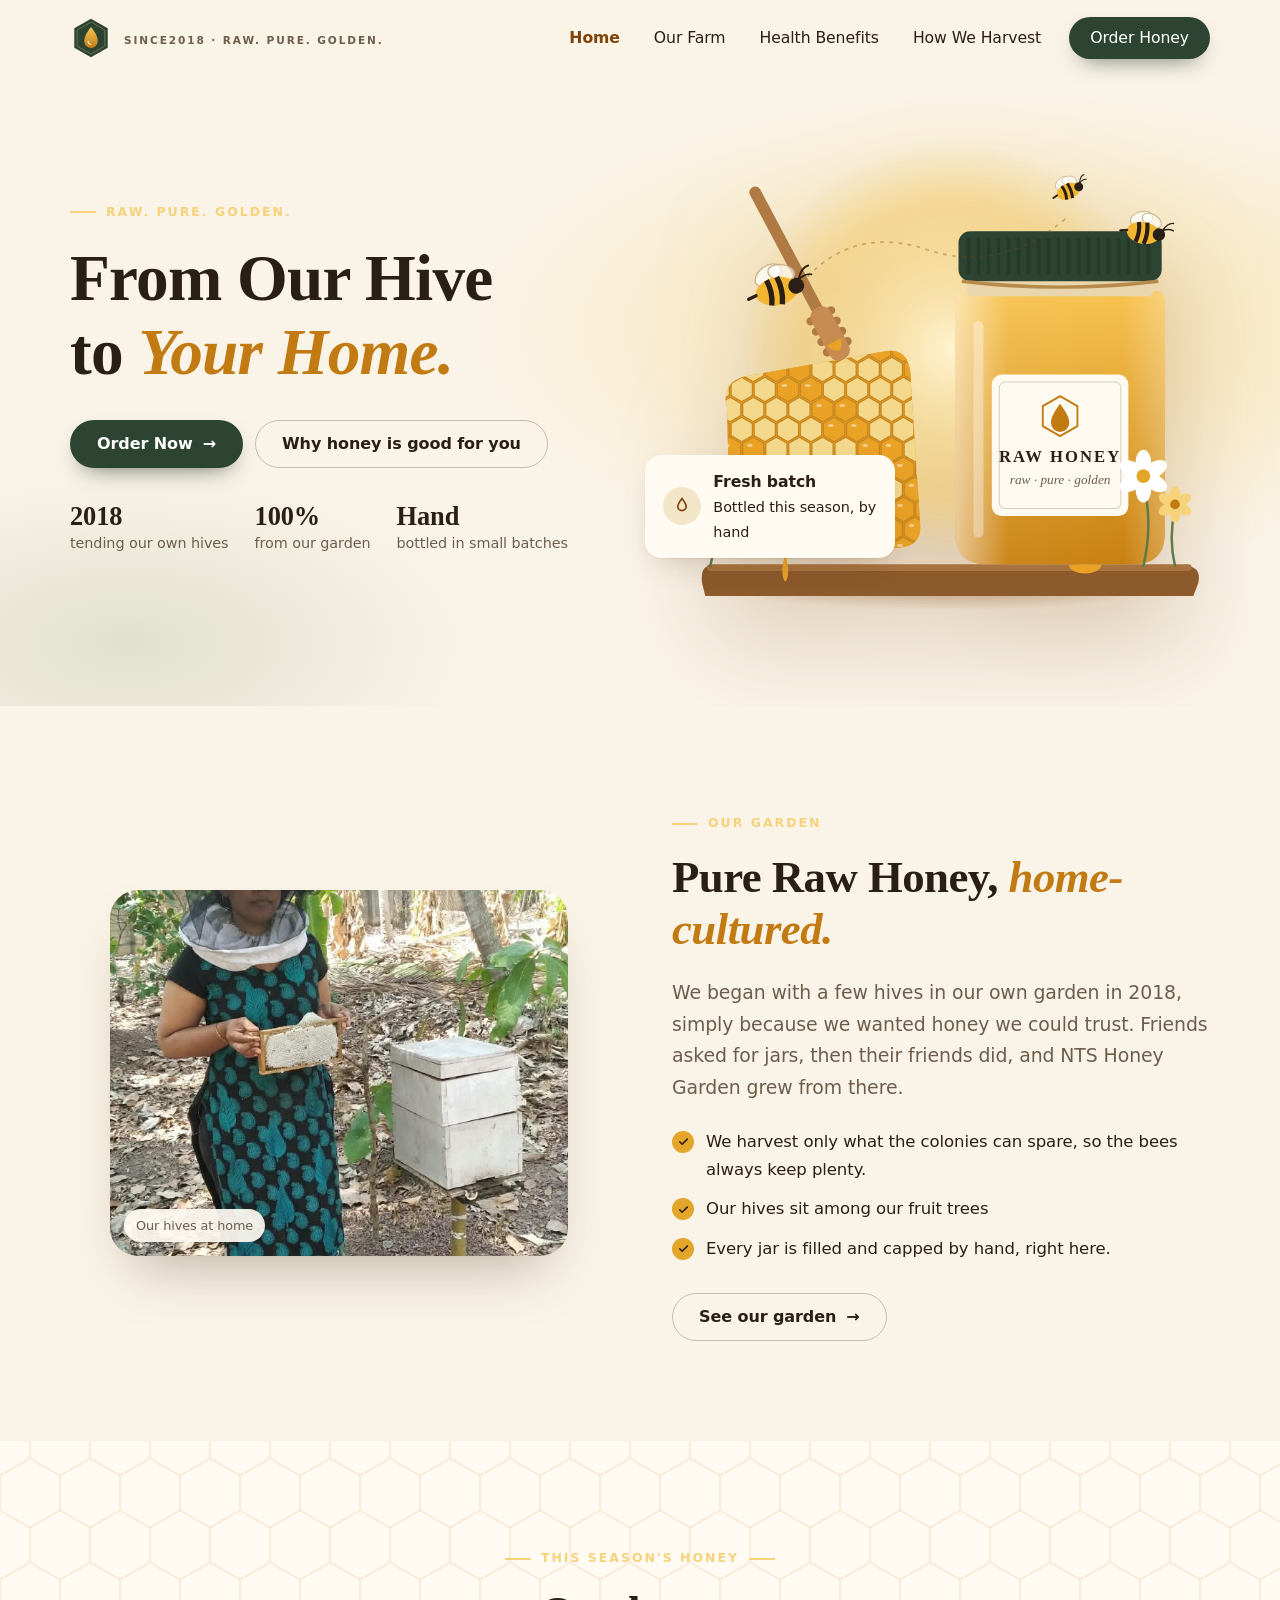
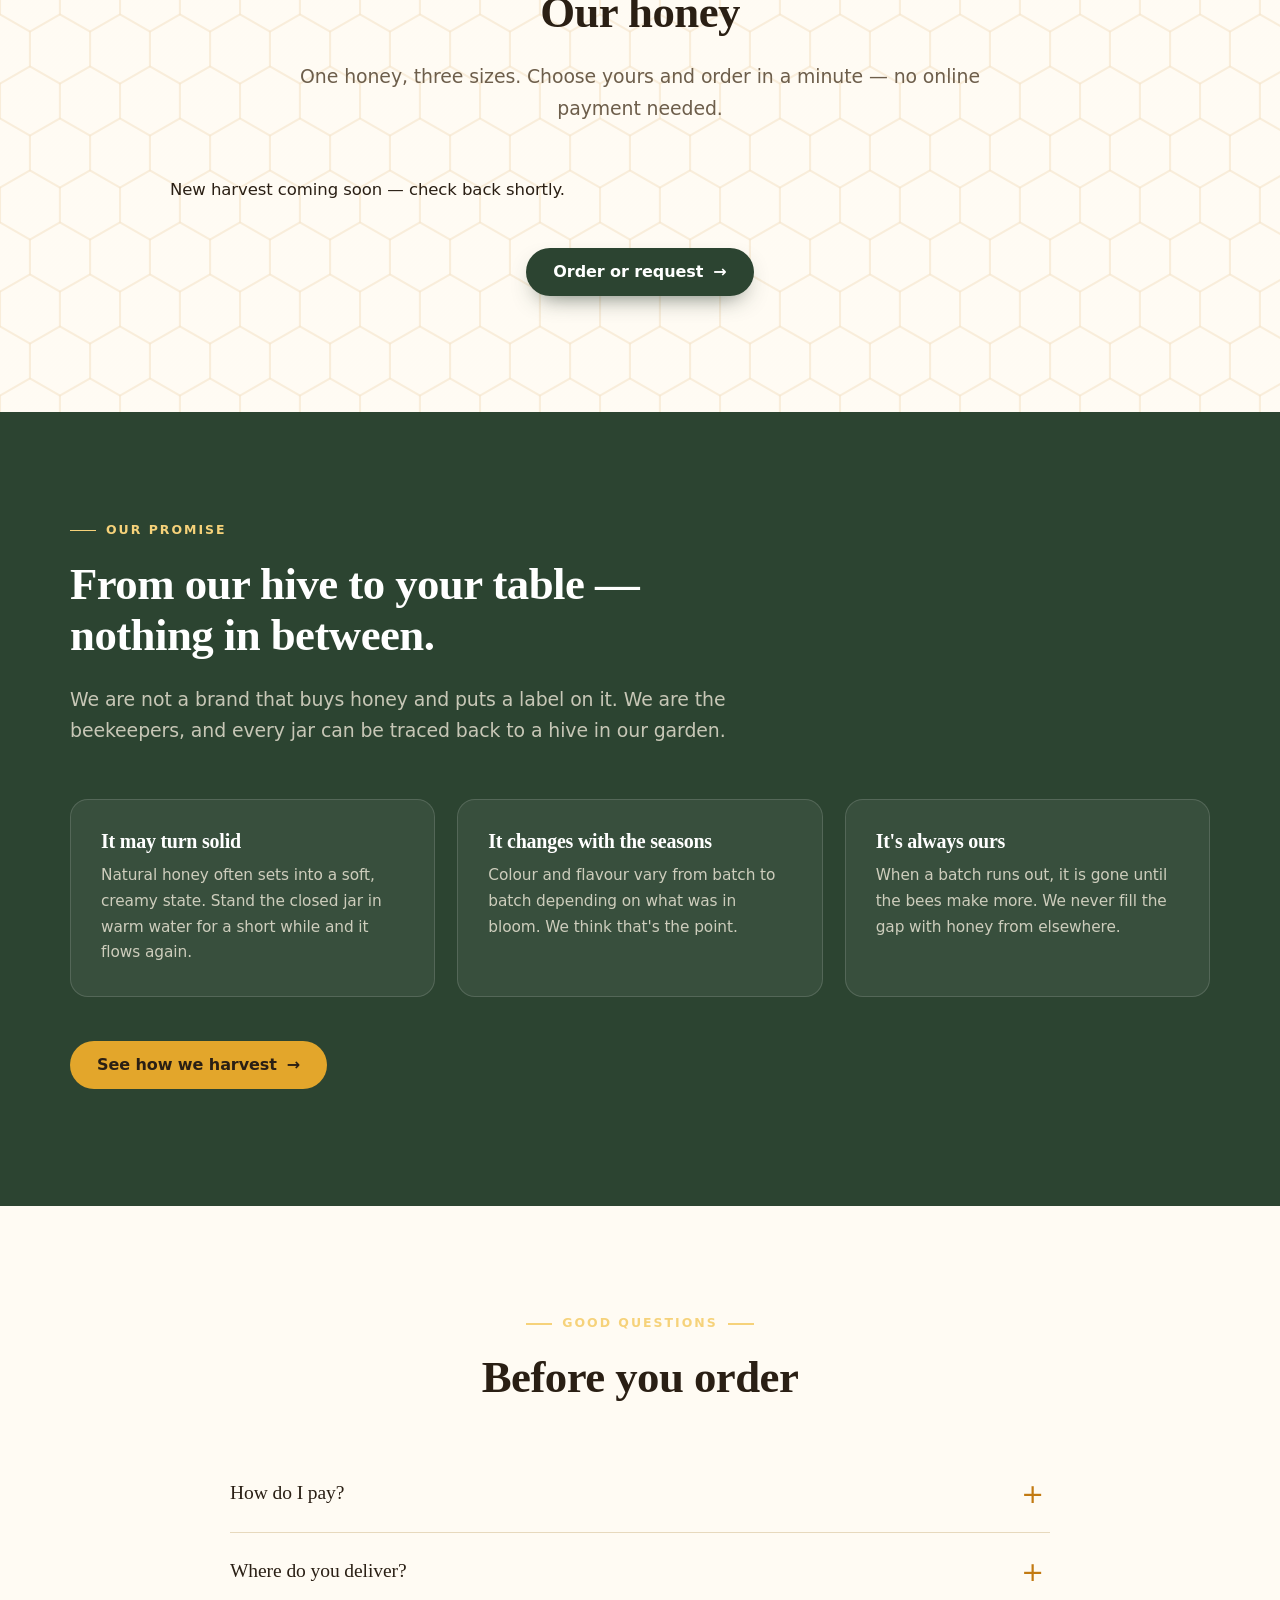
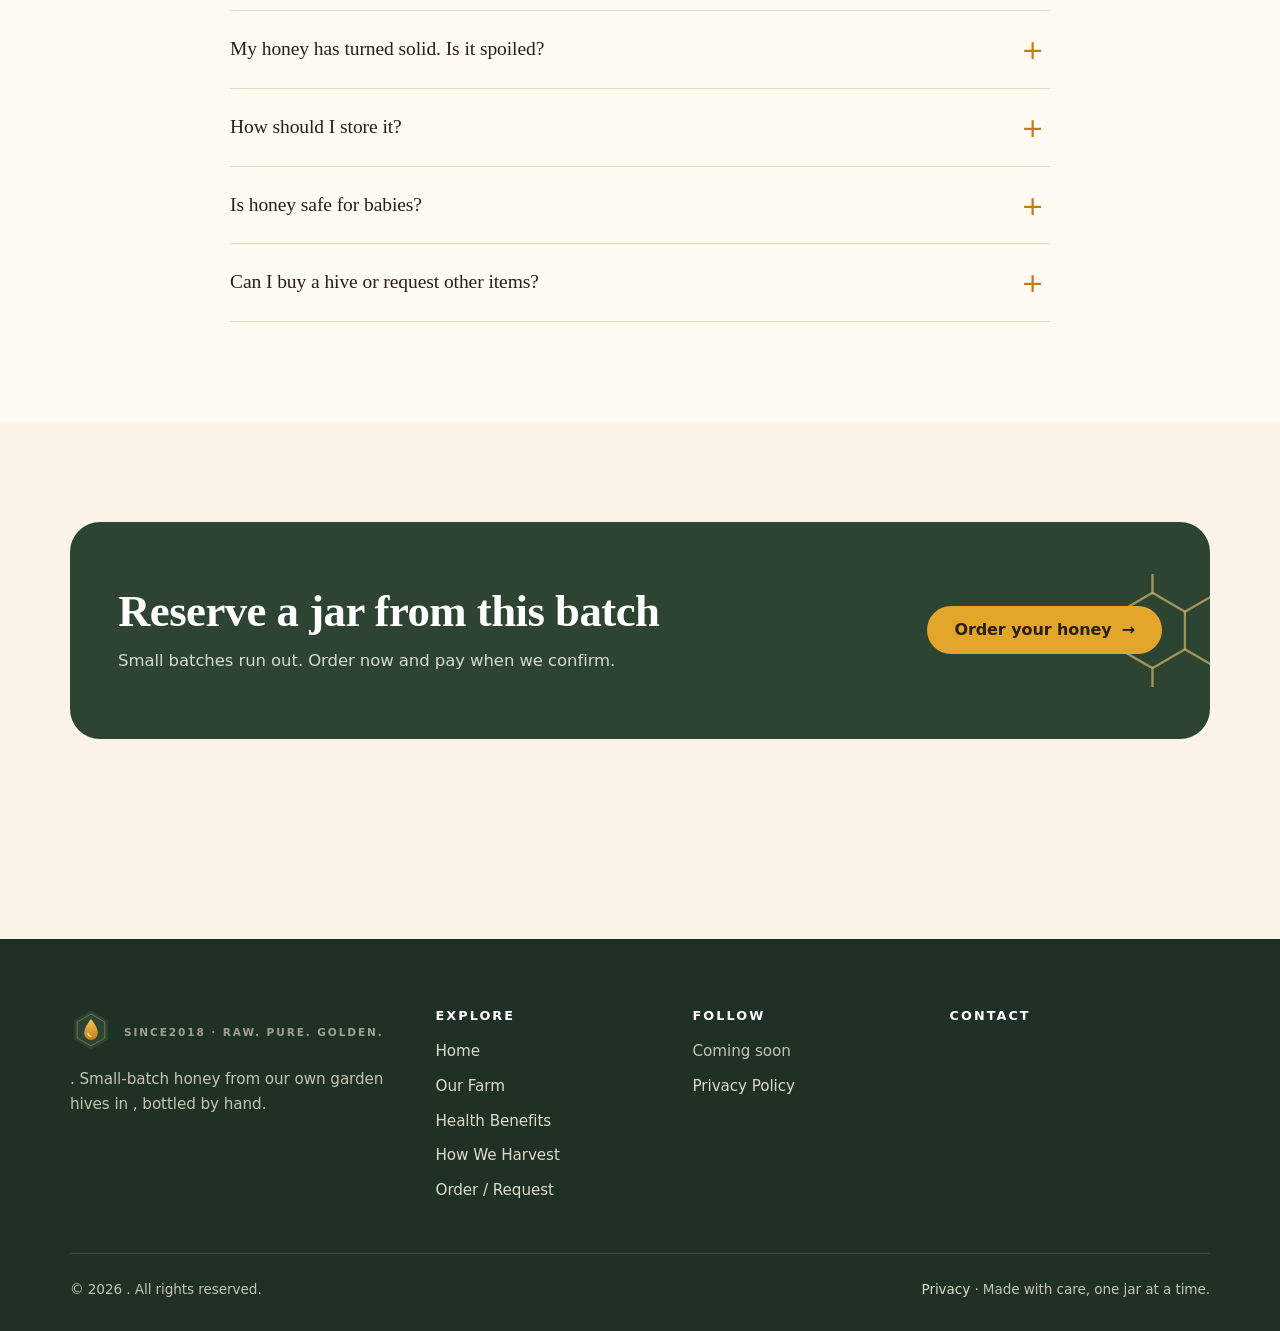
==== commit 47a3796b: "Update index.html" ====
--- a/index.html
+++ b/index.html
@@ -59,7 +59,7 @@
     <section class="section">
       <div class="wrap split">
         <figure class="split-media reveal">
-          <img src="assets/images/9.jpeg" alt="Wooden beehives in our garden" loading="lazy" width="800" height="700">
+          <img src="assets/images/9.jpeg" alt="Wooden beehives in our garden" loading="lazy" width="800" height="900">
           <figcaption>Our hives at home</figcaption>
         </figure>
         <div class="reveal reveal-delay-1">
@@ -76,18 +76,21 @@
       </div>
     </section>
 
-    <!-- ================= PRODUCT ================= -->
-    <section class="section bg-paper hex-bg">
-      <div class="wrap">
-        <div class="section-head center">
-          <p class="eyebrow">This season's honey</p>
-          <h2>Our honey</h2>
-          <p class="lead" style="margin:0 auto">One honey, three sizes. Choose yours and order in a minute — no online payment needed.</p>
-        </div>
-        <div class="shop-hero" data-products="1"></div>
-        <p style="text-align:center;margin-top:44px"><a class="btn btn-primary" href="order.html">Order or request <span class="arrow" aria-hidden="true">→</span></a></p>
-      </div>
-    </section>
+
+ <!-- ================= PRODUCT ================= -->
+<section class="section bg-paper hex-bg">
+  <div class="wrap">
+    <div class="section-head center">
+      <p class="eyebrow">This season's honey</p>
+      <h2>Our honey</h2>
+      <p class="lead" style="margin:0 auto">One honey, three sizes. Choose yours and order in a minute — no online payment needed.</p>
+    </div>
+    <div class="shop-hero" data-products="1"></div>
+    <p style="text-align:center;margin-top:44px">
+      <a class="btn btn-primary" href="order.html">Order or request <span class="arrow" aria-hidden="true">→</span></a>
+    </p>
+  </div>
+</section>
 
     <!-- ================= PROMISE ================= -->
     <section class="section bg-forest">
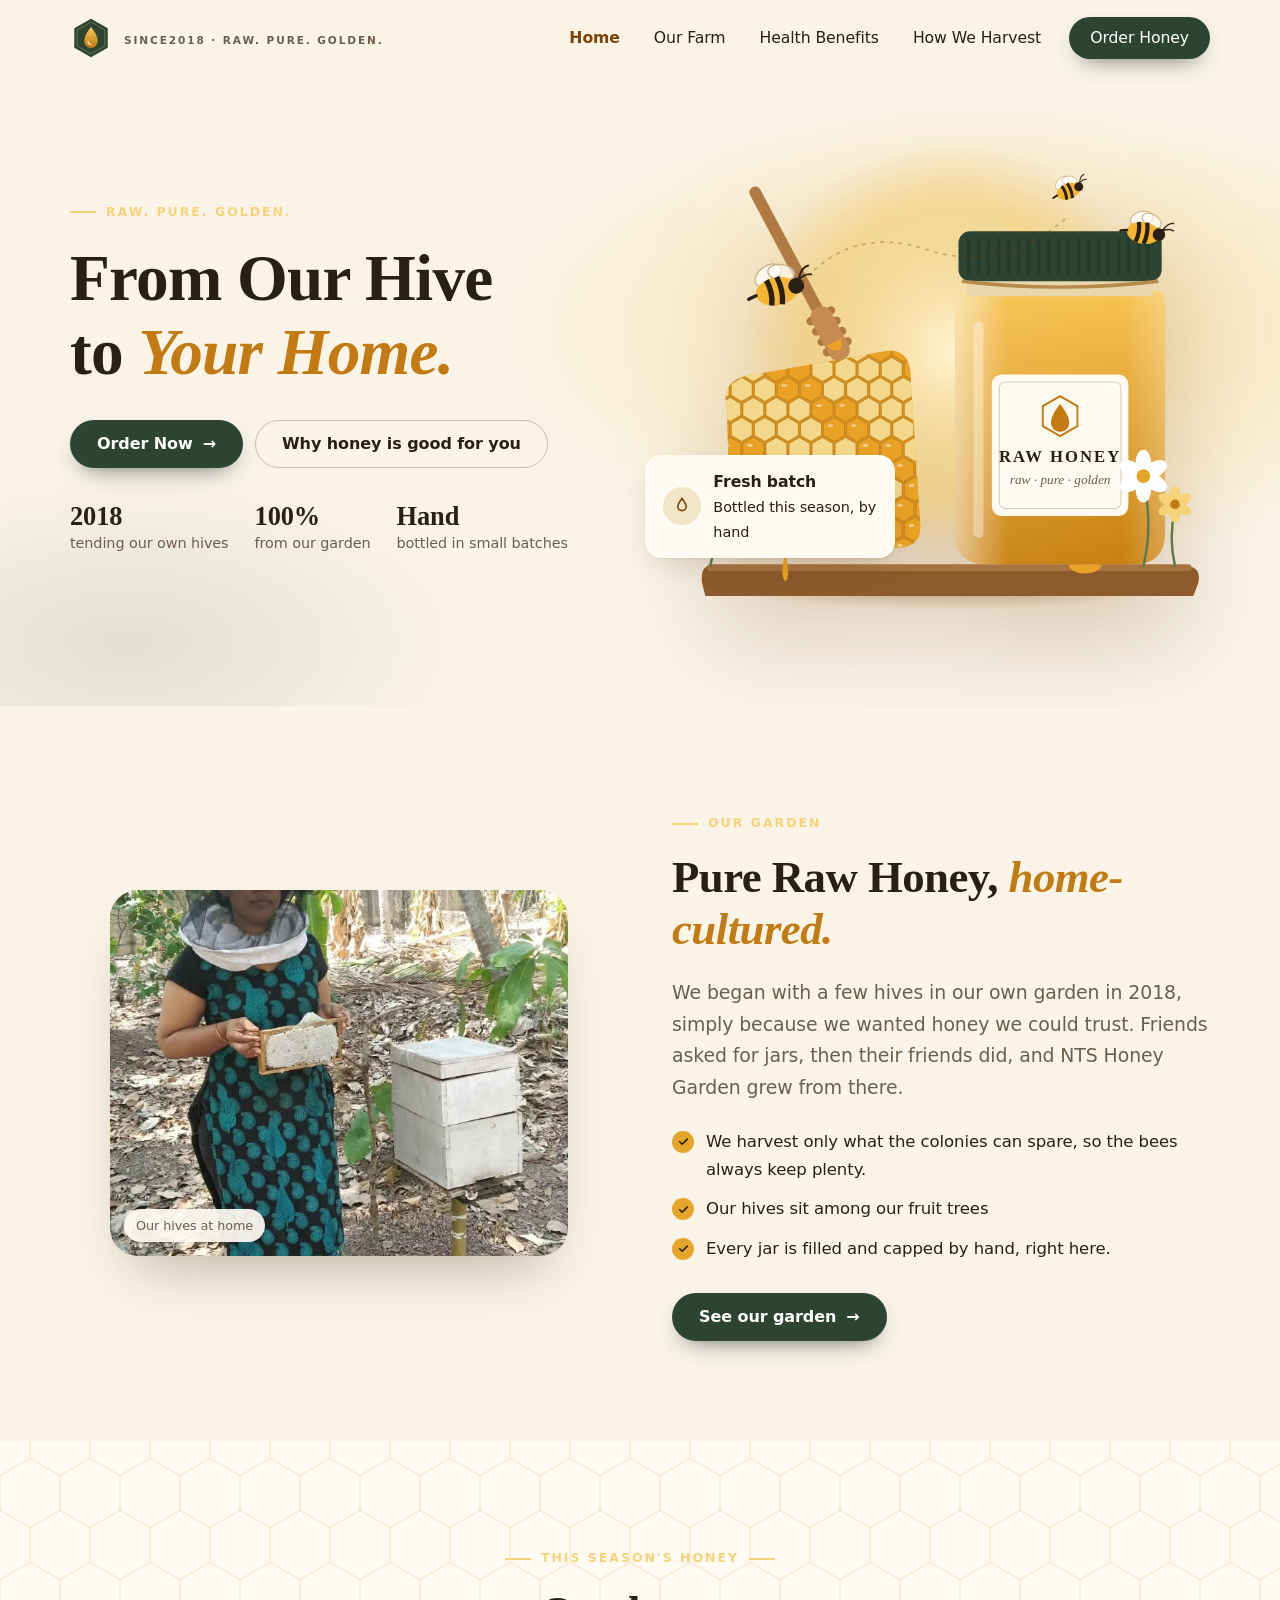
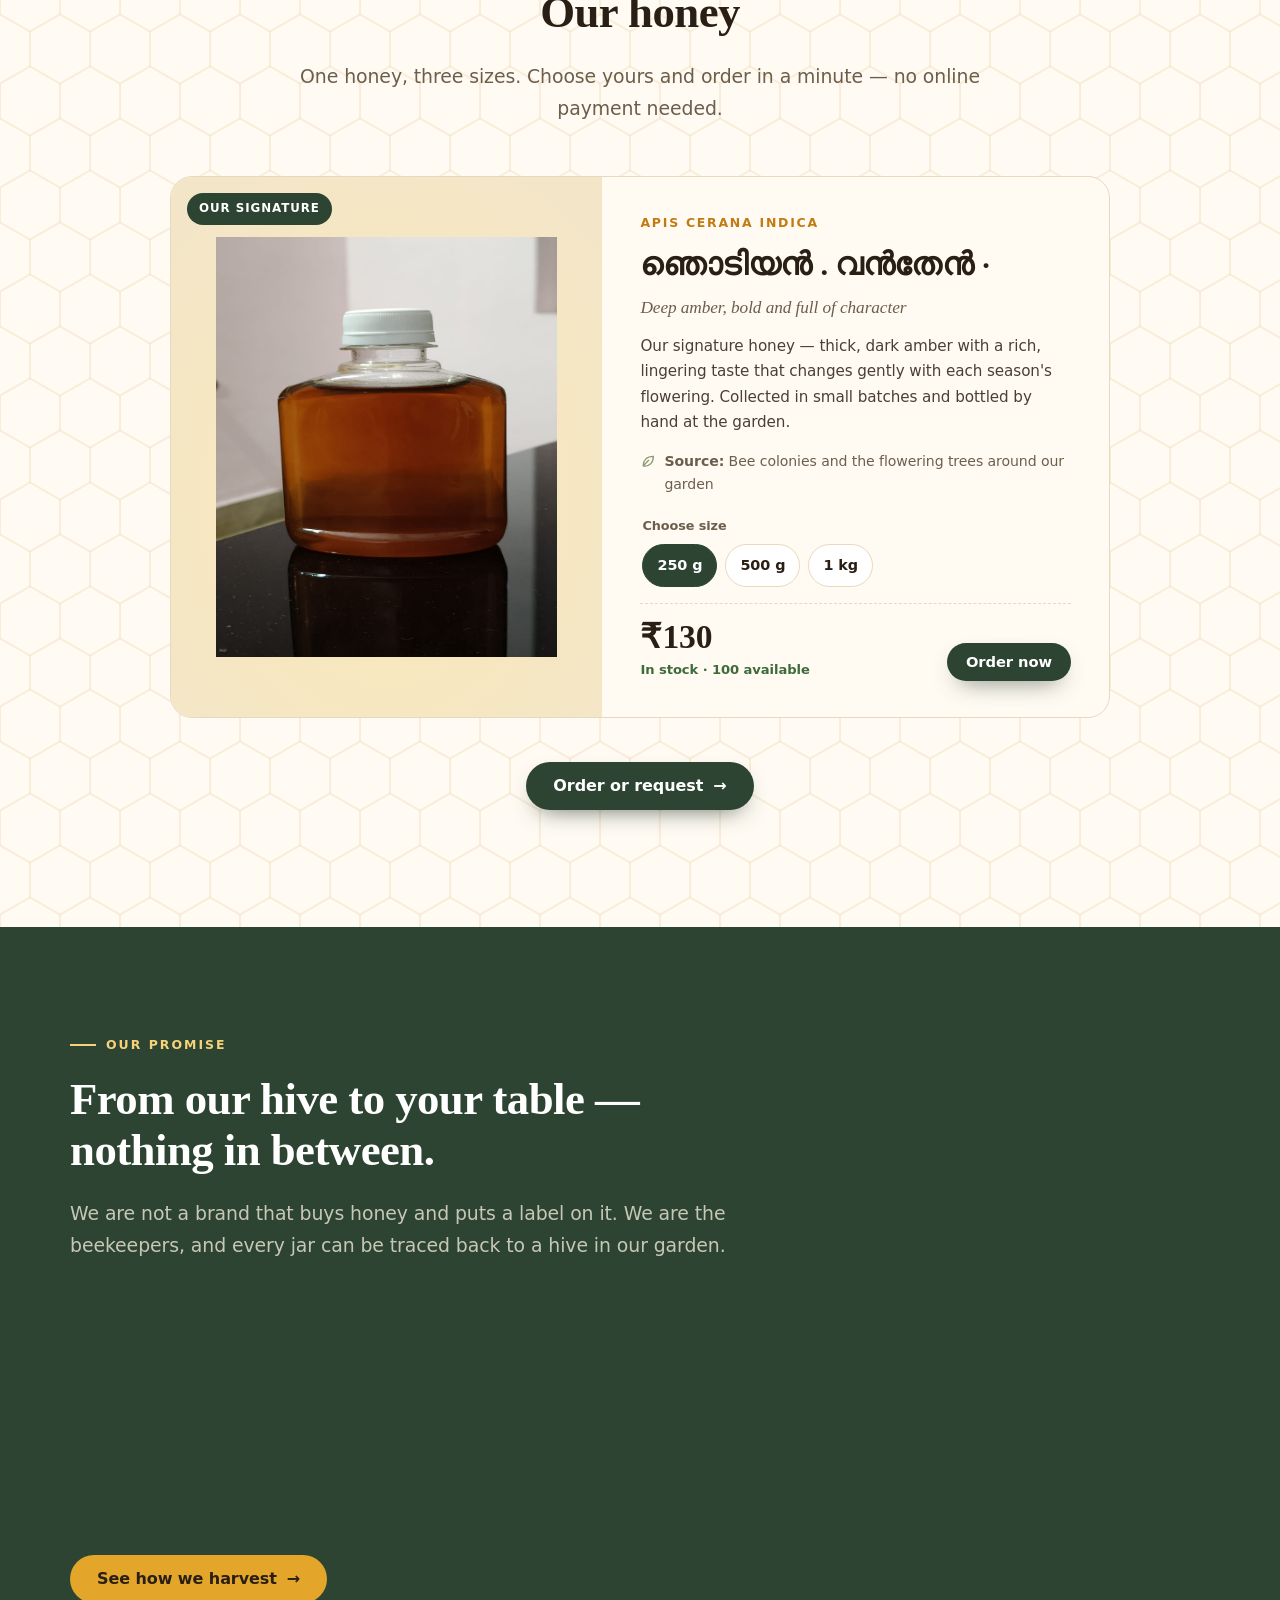
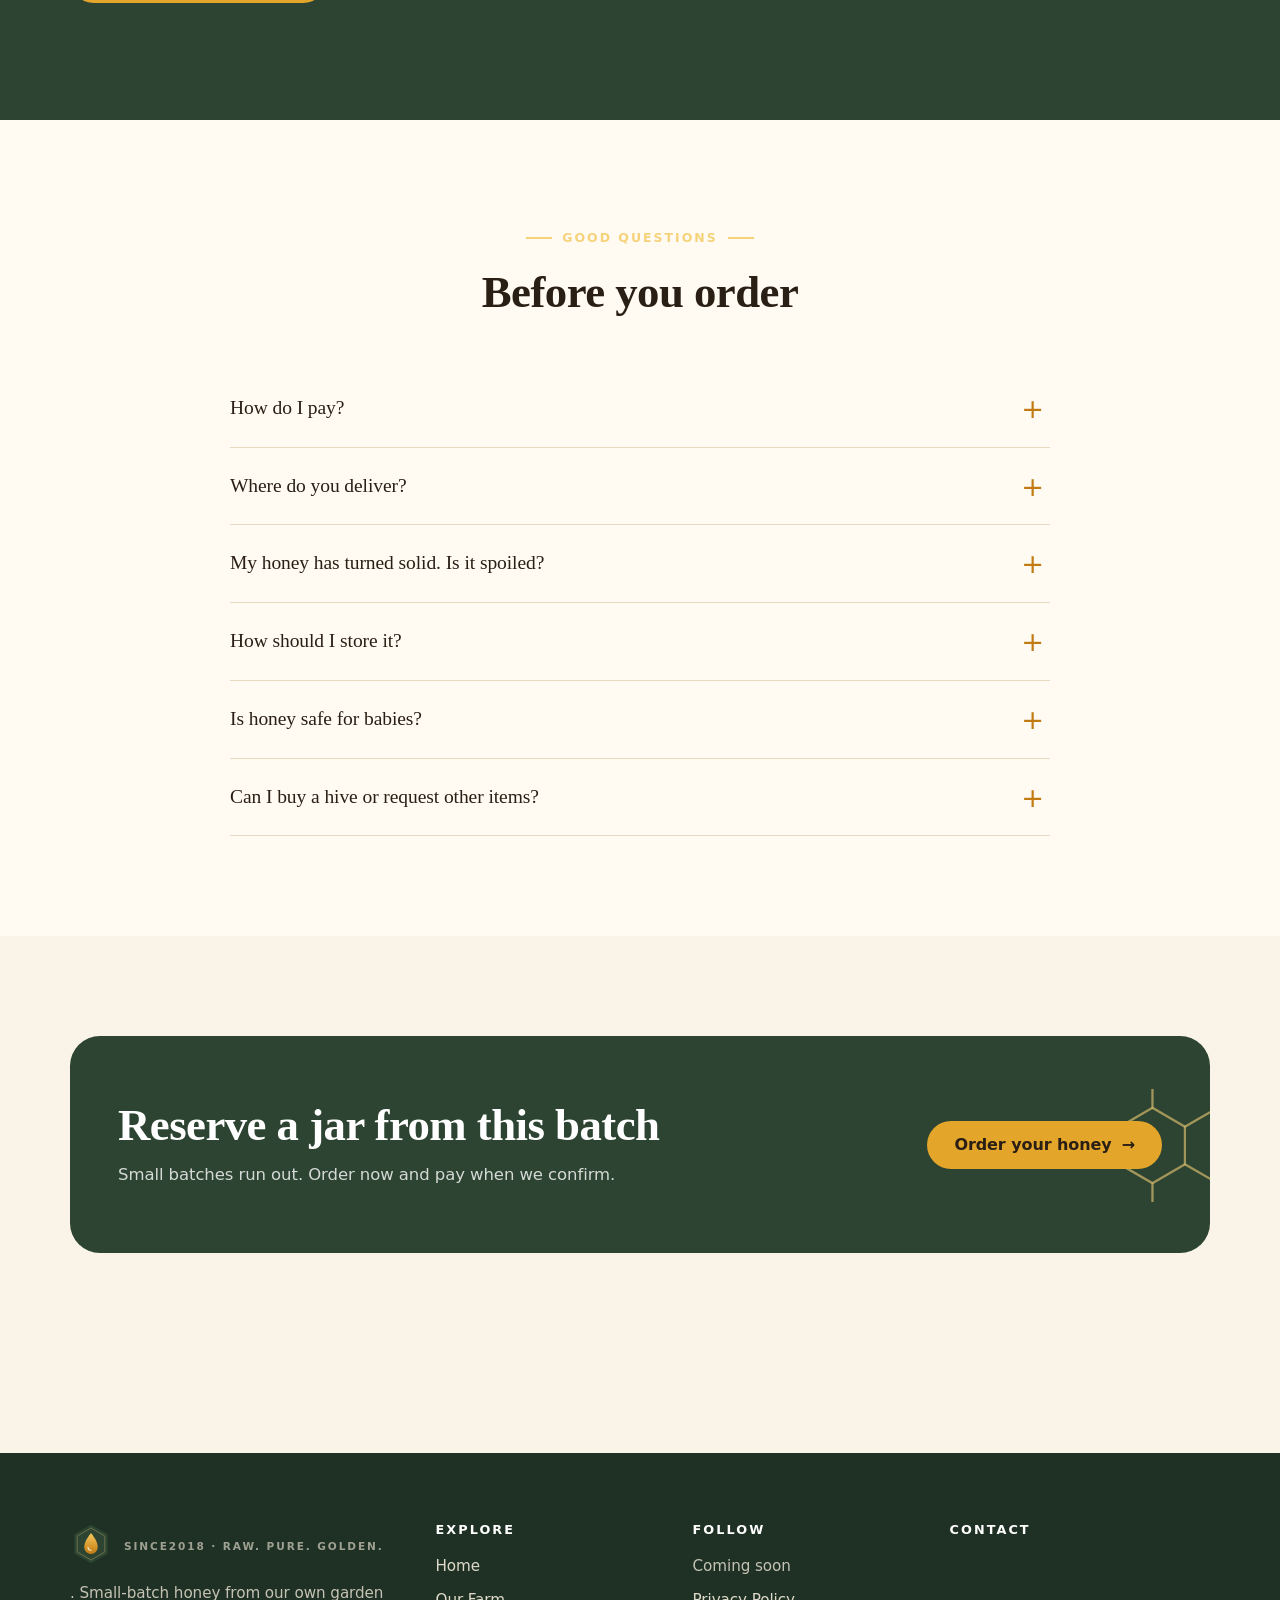
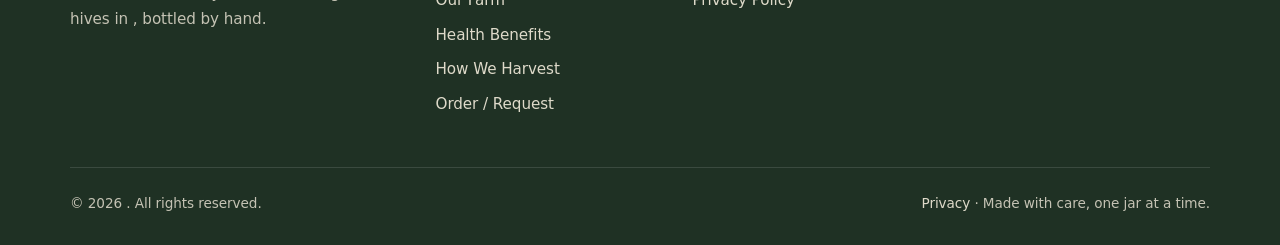
==== commit 7eb3a144: "Update index.html" ====
--- a/index.html
+++ b/index.html
@@ -71,7 +71,7 @@
             <li>Our hives sit among our fruit trees </li>
             <li>Every jar is filled and capped by hand, right here.</li>
           </ul>
-          <a class="btn btn-ghost" href="about.html">See our garden <span class="arrow" aria-hidden="true">→</span></a>
+          <a class="btn btn-primary" href="about.html">See our garden <span class="arrow" aria-hidden="true">→</span></a>
         </div>
       </div>
     </section>
--- a/assets/css/styles.css
+++ b/assets/css/styles.css
@@ -281,9 +281,9 @@
 }
 .product-card:hover { transform: translateY(-6px); box-shadow: var(--shadow-lg); }
 .product-media { position: relative; aspect-ratio: 1 / .86; background: radial-gradient(70% 70% at 50% 60%, #fbe8b8, var(--wax)); display: grid; place-items: center; overflow: hidden; }
-.product-media img { width: 78%; height: 88%; object-fit: contain; transition: transform .6s var(--ease); }
+.product-media img .product-media img {width: 78%; height: 88%; object-fit: contain; max-height: 320px;   /* ← add this line */ transition: transform .6s var(--ease), opacity .25s ease; }
 .product-card:hover .product-media img { transform: scale(1.05) rotate(-1.5deg); }
-.product-badge { position: absolute; top: 16px; left: 16px; background: var(--forest); color: #fff; font-size: .74rem; font-weight: 700; letter-spacing: .08em; text-transform: uppercase; padding: 6px 12px; border-radius: 999px; }
+.product-badge { position: absolute; top: 16px; left: 16px; background: var(--forest); color: #fff; font-size: .74rem; z-index: 2; font-weight: 700; letter-spacing: .08em; text-transform: uppercase; padding: 6px 12px; border-radius: 999px; }
 .product-body { padding: 24px 24px 26px; display: flex; flex-direction: column; flex: 1; }
 .product-variety { font-size: .78rem; font-weight: 700; letter-spacing: .14em; text-transform: uppercase; color: var(--amber); margin-bottom: 6px; }
 .product-card h3 { font-size: 1.5rem; margin-bottom: 4px; }
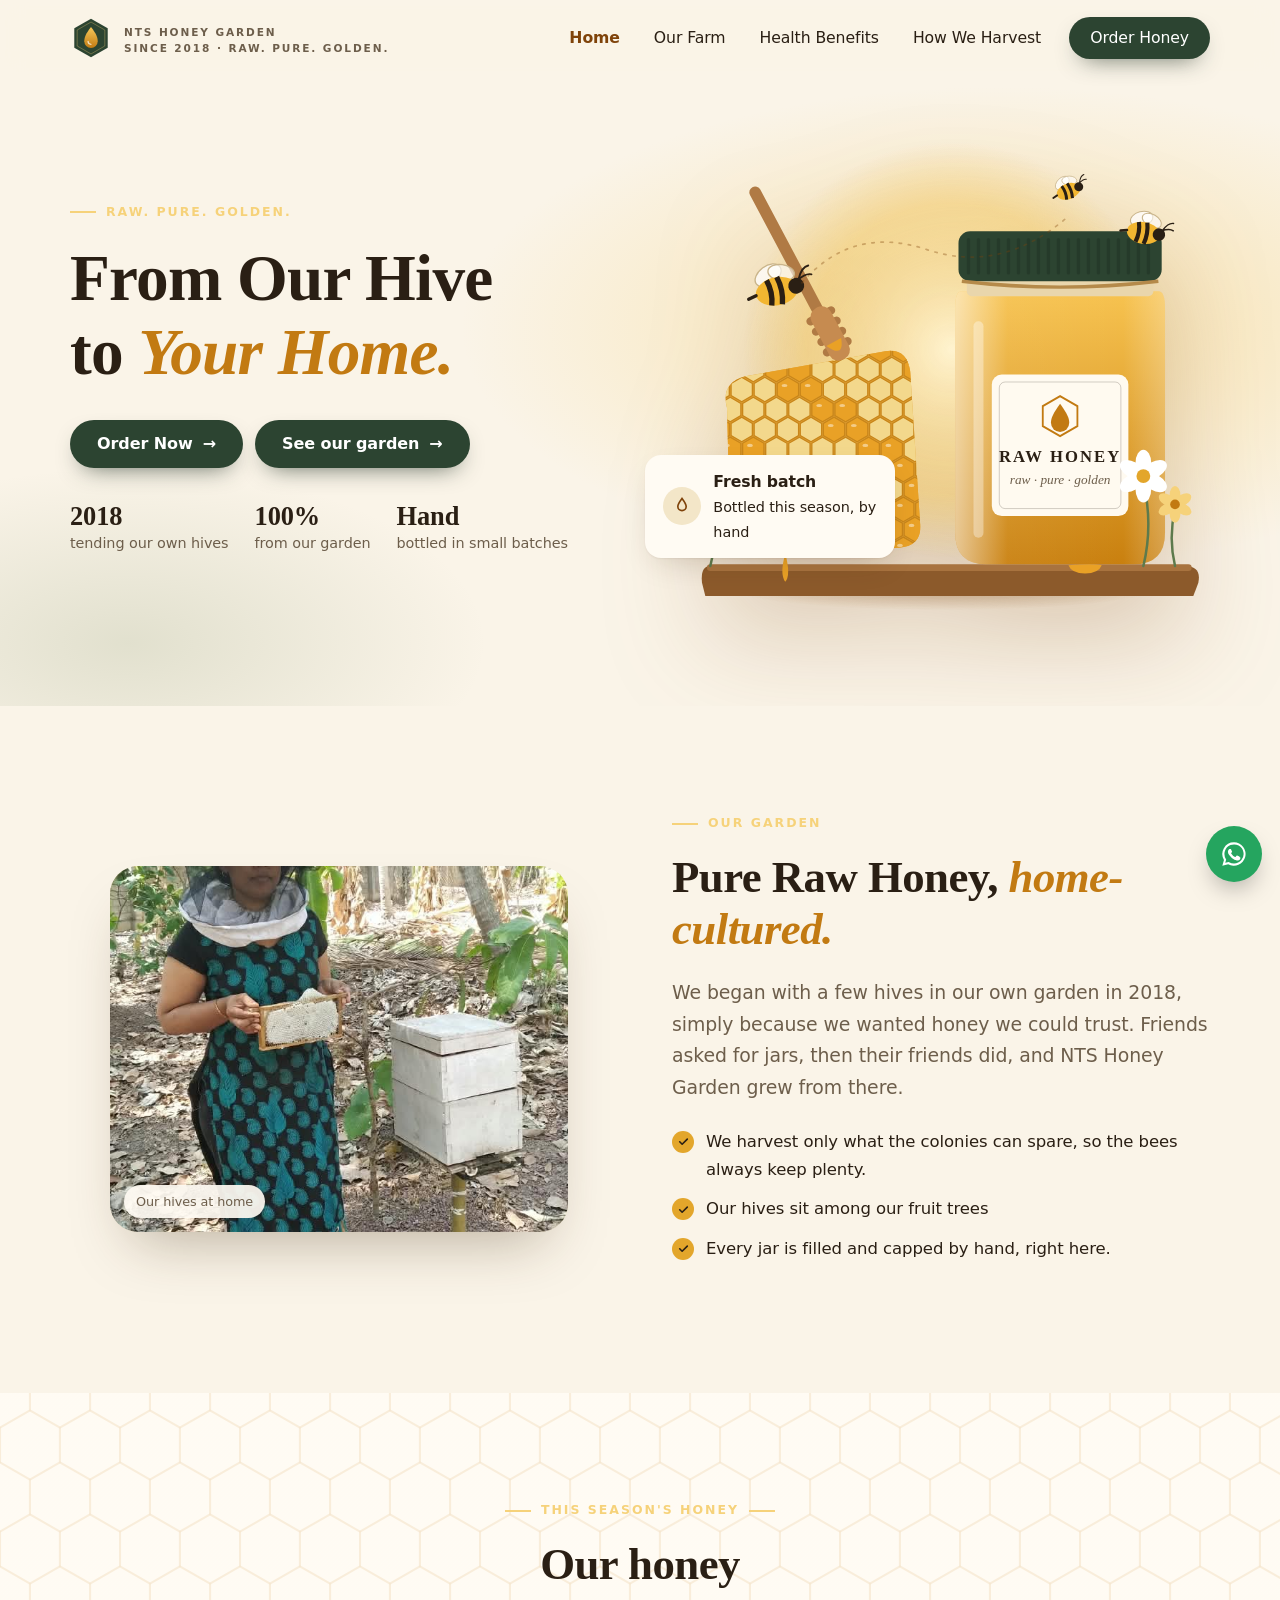
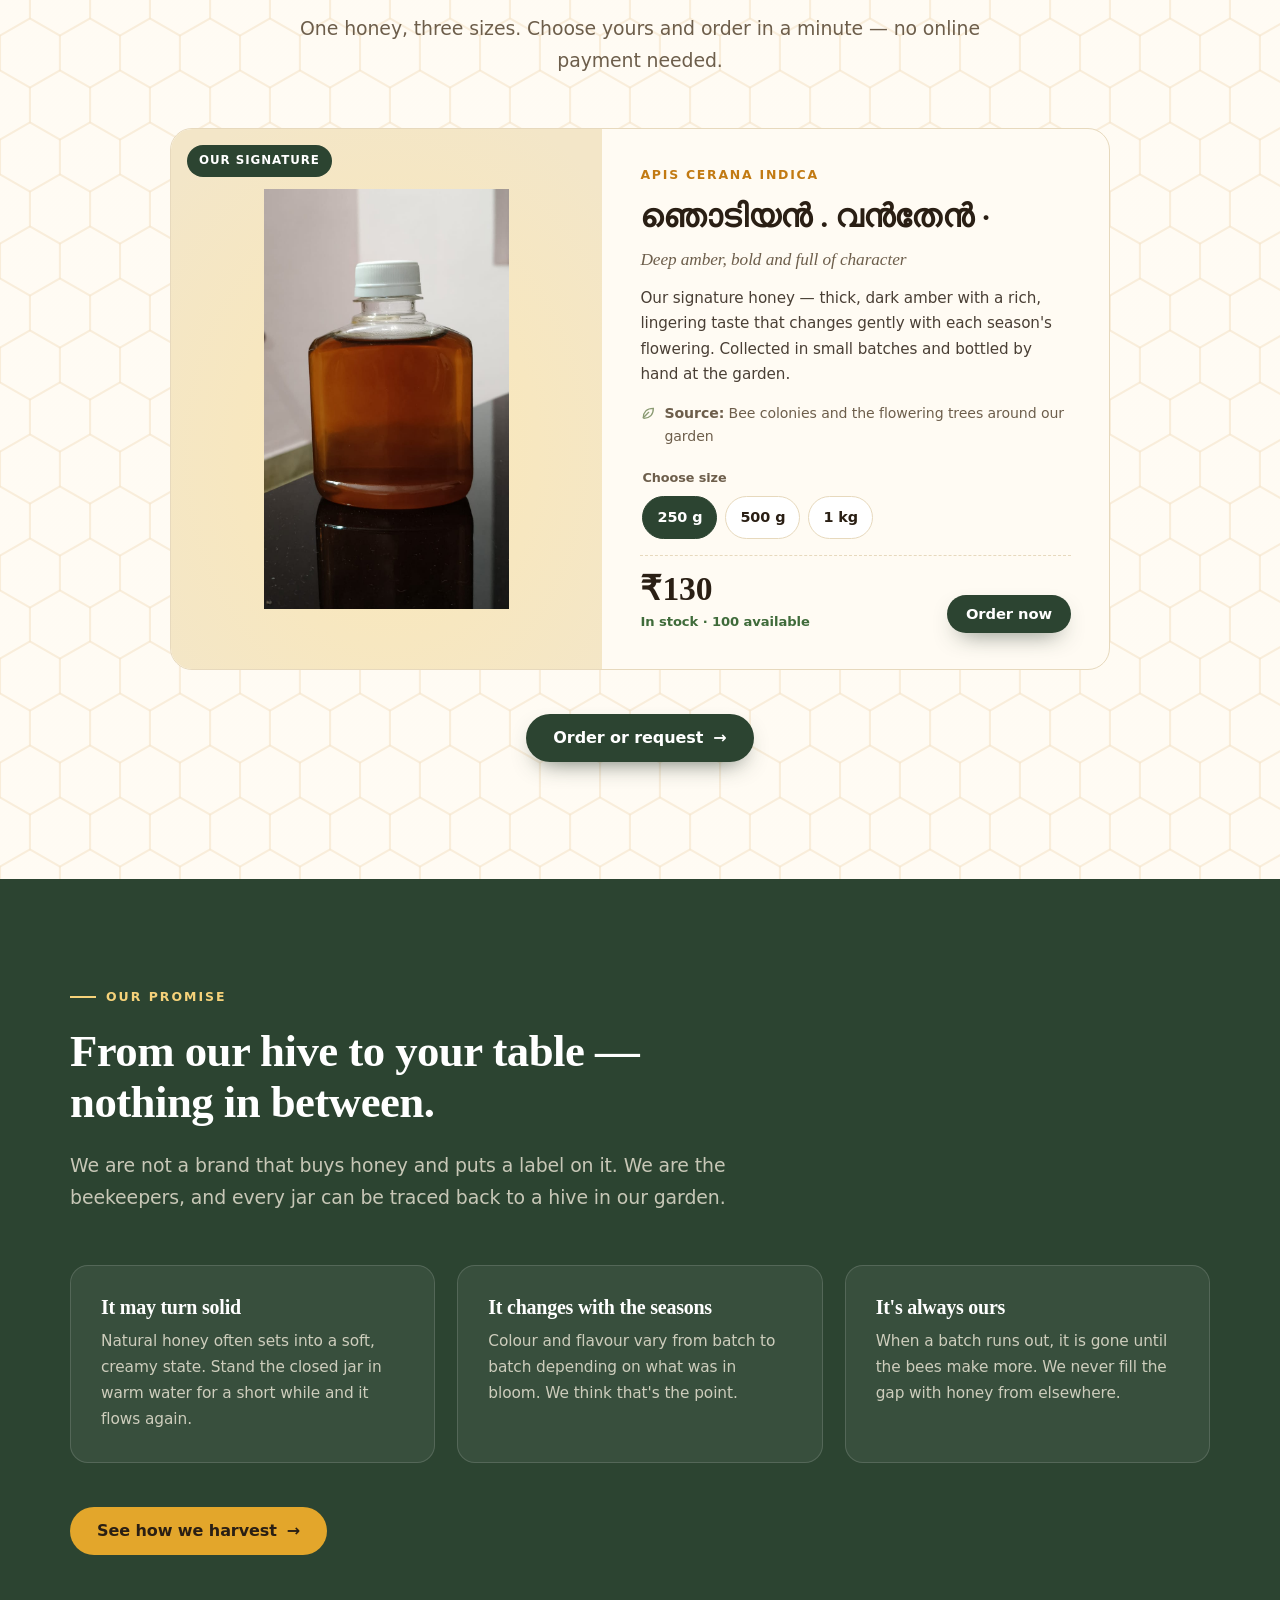
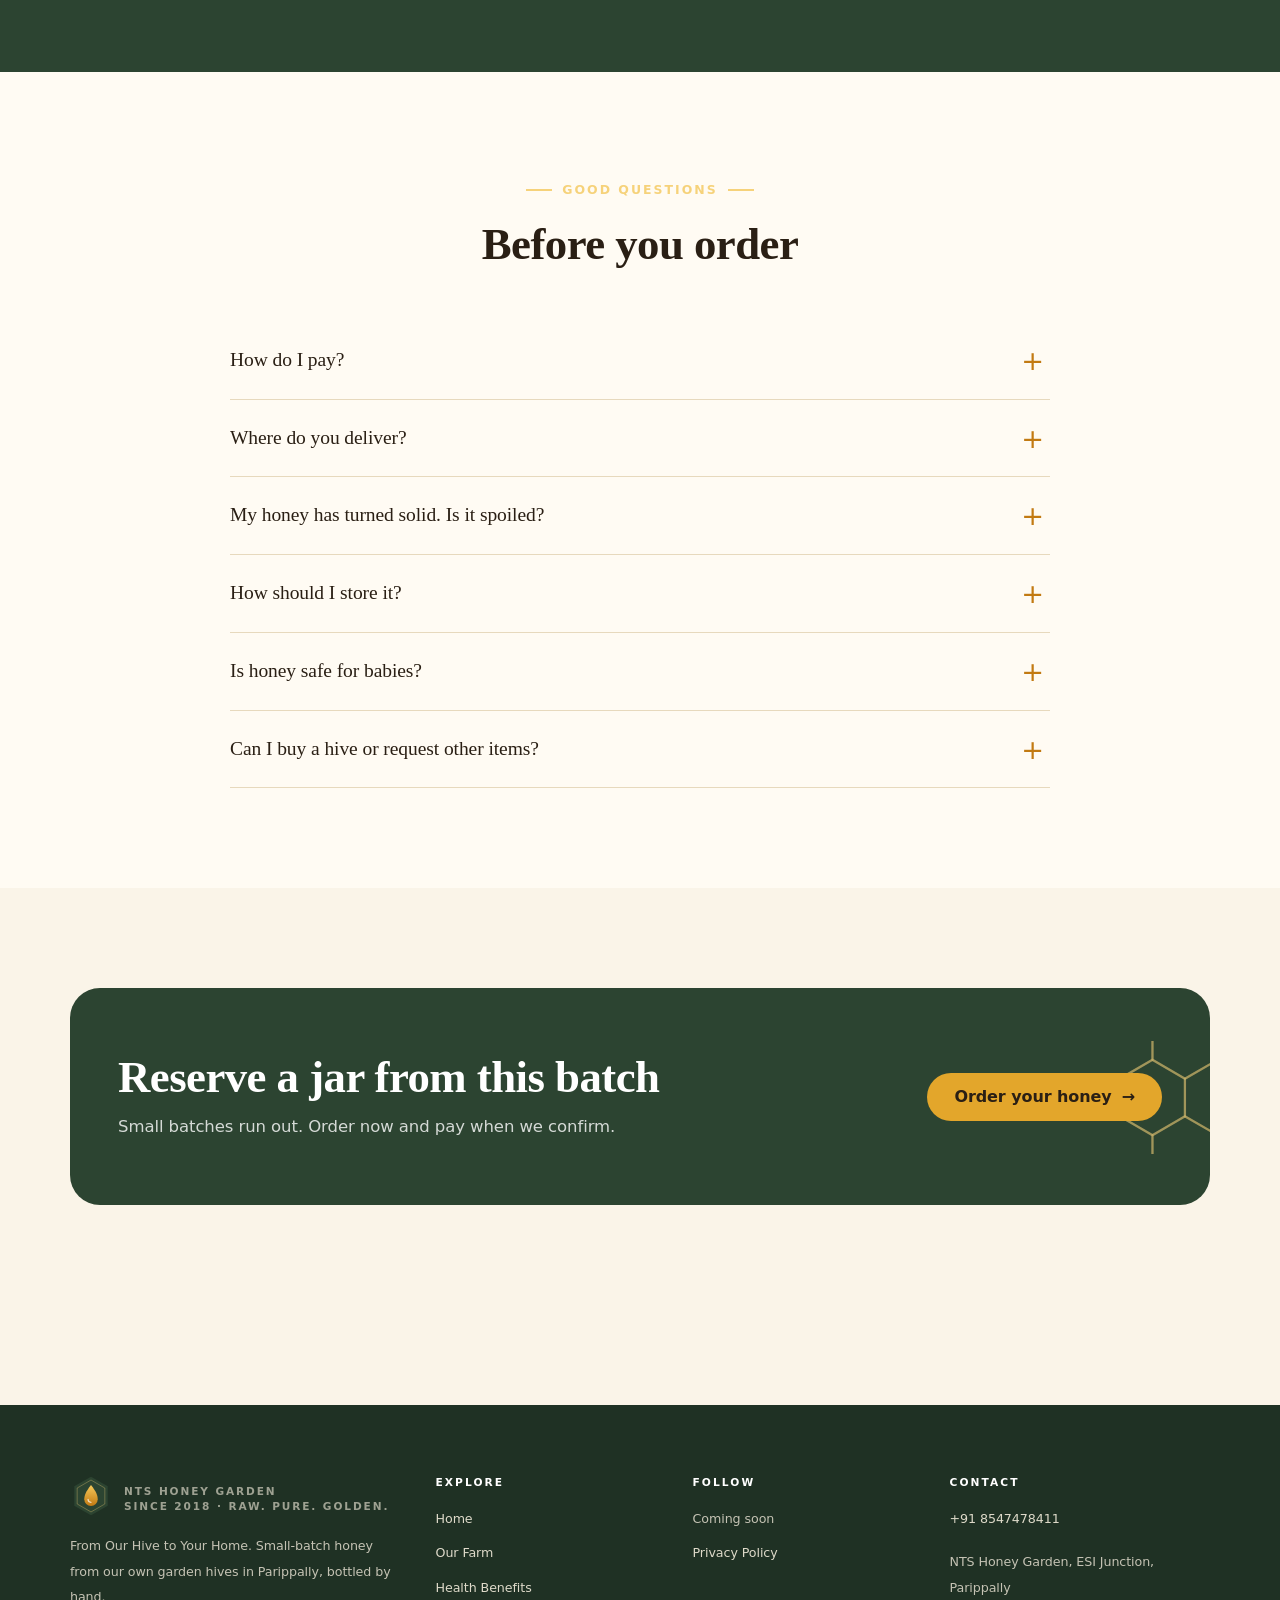
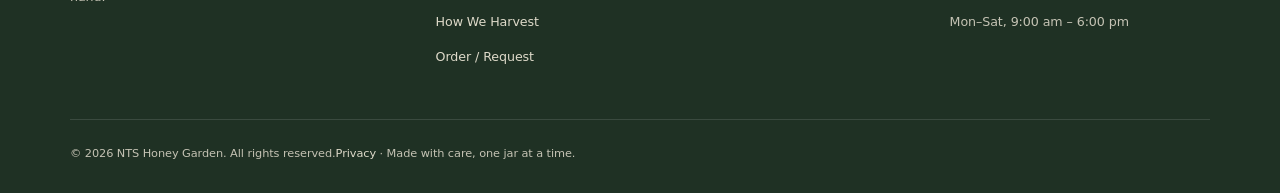
==== commit cca7f00e: "Update button links in index.html" ====
--- a/index.html
+++ b/index.html
@@ -34,7 +34,7 @@
           <h1 class="reveal reveal-delay-1"><span class="line">From Our Hive</span><span class="line">to <em class="accent">Your Home.</em></span></h1>
           <div class="hero-actions reveal reveal-delay-2">
             <a class="btn btn-primary" href="order.html">Order Now <span class="arrow" aria-hidden="true">→</span></a>
-            <a class="btn btn-ghost" href="benefits.html">Why honey is good for you</a>
+            <a class="btn btn-primary" href="about.html">See our garden <span class="arrow" aria-hidden="true">→</span></a>
           </div>
           <!-- EDIT: replace these with your real numbers -->
           <div class="hero-trust reveal reveal-delay-3">
@@ -71,7 +71,6 @@
             <li>Our hives sit among our fruit trees </li>
             <li>Every jar is filled and capped by hand, right here.</li>
           </ul>
-          <a class="btn btn-primary" href="about.html">See our garden <span class="arrow" aria-hidden="true">→</span></a>
         </div>
       </div>
     </section>
--- a/assets/css/styles.css
+++ b/assets/css/styles.css
@@ -281,9 +281,9 @@
 }
 .product-card:hover { transform: translateY(-6px); box-shadow: var(--shadow-lg); }
 .product-media { position: relative; aspect-ratio: 1 / .86; background: radial-gradient(70% 70% at 50% 60%, #fbe8b8, var(--wax)); display: grid; place-items: center; overflow: hidden; }
-.product-media img .product-media img {width: 78%; height: 88%; object-fit: contain; max-height: 320px;   /* ← add this line */ transition: transform .6s var(--ease), opacity .25s ease; }
+.product-media img { width: 78%; height: 88%; object-fit: contain; transition: transform .6s var(--ease), opacity .25s ease; }
 .product-card:hover .product-media img { transform: scale(1.05) rotate(-1.5deg); }
-.product-badge { position: absolute; top: 16px; left: 16px; background: var(--forest); color: #fff; font-size: .74rem; z-index: 2; font-weight: 700; letter-spacing: .08em; text-transform: uppercase; padding: 6px 12px; border-radius: 999px; }
+.product-badge { position: absolute; top: 16px; left: 16px; background: var(--forest); color: #fff; font-size: .74rem; font-weight: 700; letter-spacing: .08em; text-transform: uppercase; padding: 6px 12px; border-radius: 999px; }
 .product-body { padding: 24px 24px 26px; display: flex; flex-direction: column; flex: 1; }
 .product-variety { font-size: .78rem; font-weight: 700; letter-spacing: .14em; text-transform: uppercase; color: var(--amber); margin-bottom: 6px; }
 .product-card h3 { font-size: 1.5rem; margin-bottom: 4px; }
@@ -495,10 +495,10 @@
 .shop-hero .product-card h3 { font-size: 1.9rem; }
 .shop-hero .product-tagline { font-size: 1.08rem; }
 .shop-hero .price { font-size: 2.1rem; }
-@media (max-width: 820px) {
-  .shop-hero .product-card { grid-template-columns: 1fr; }
-  .shop-hero .product-media { aspect-ratio: 1 / .82; min-height: 0; }
-  .shop-hero .product-media img { width: 72%; max-height: none; }
+@media (max-width: 960px) {
+  .shop-hero .product-card { display: flex; flex-direction: column; }
+  .shop-hero .product-media { width: 100%; height: auto; aspect-ratio: unset; min-height: 0; padding: 24px; }
+  .shop-hero .product-media img { width: 100%; height: auto; max-height: none; object-fit: contain; }
   .shop-hero .product-body { padding: 26px 22px 28px; }
   .shop-hero .product-card h3 { font-size: 1.6rem; }
 }
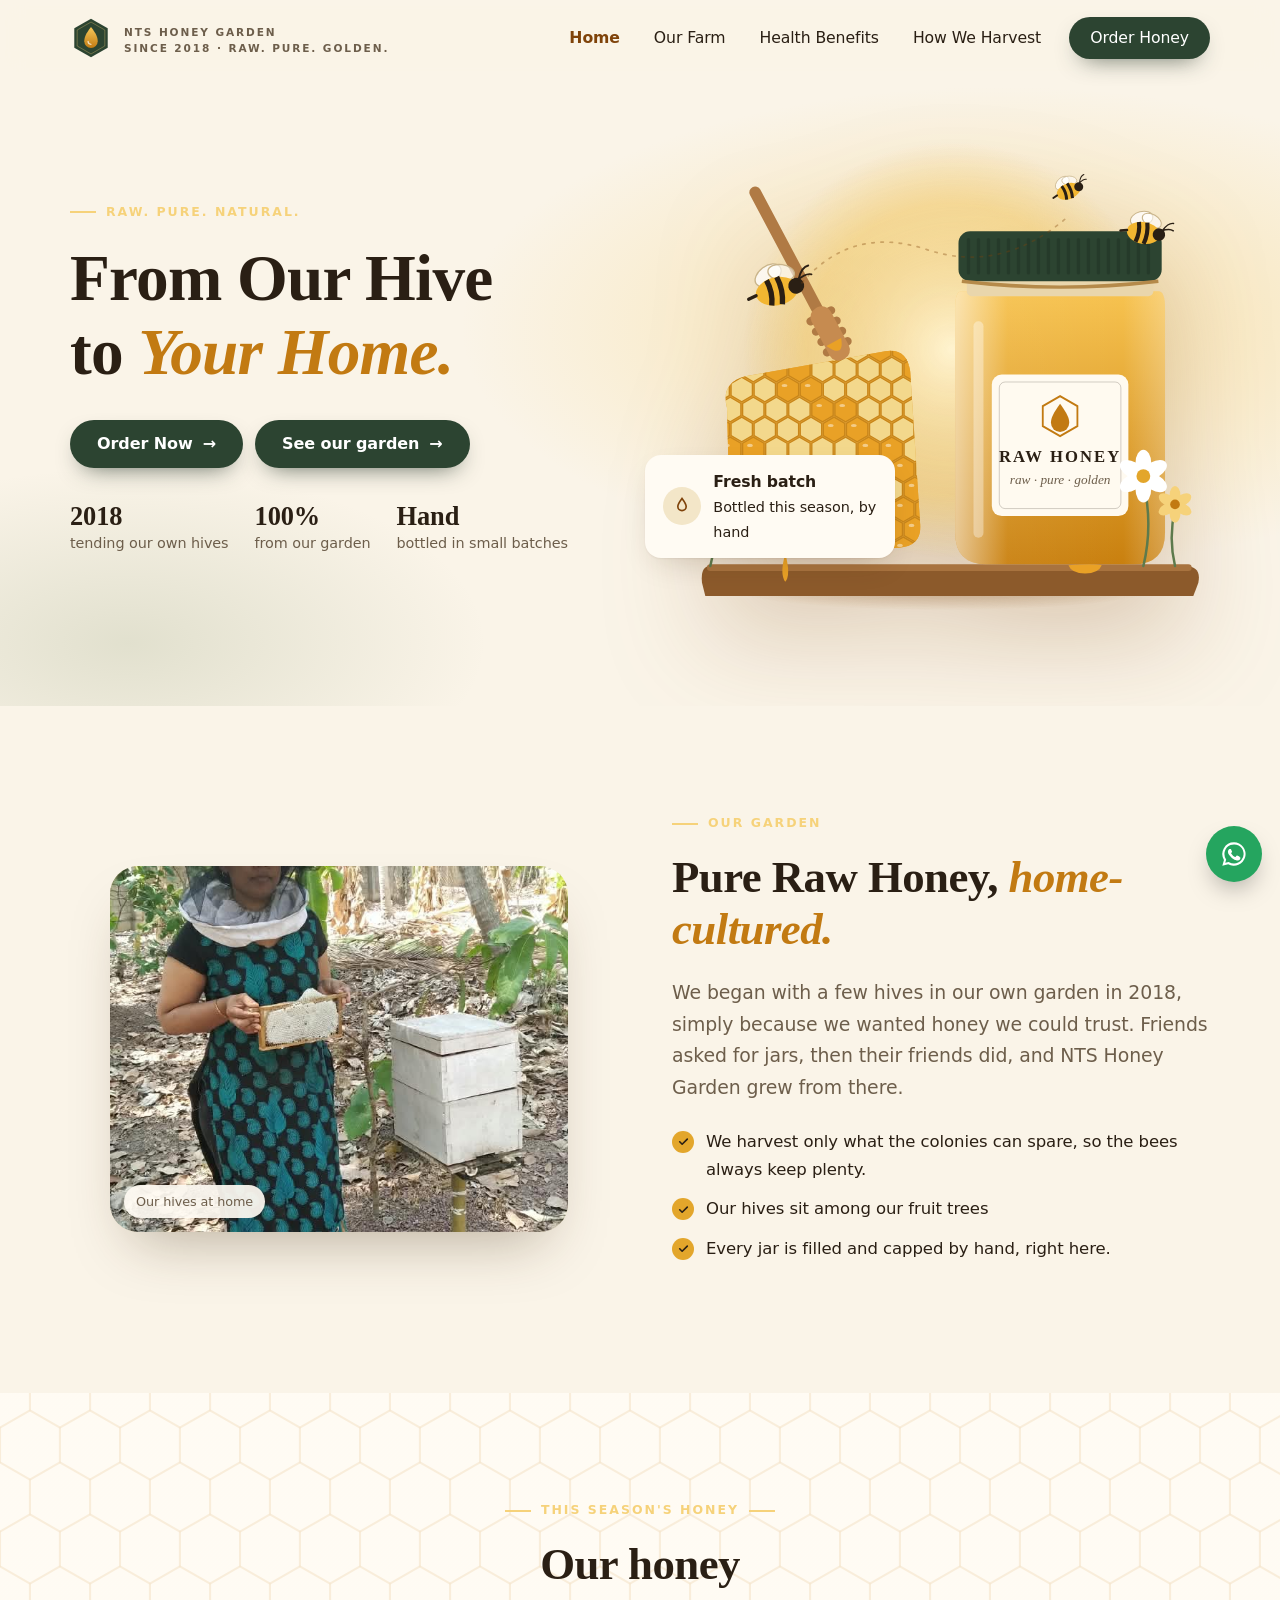
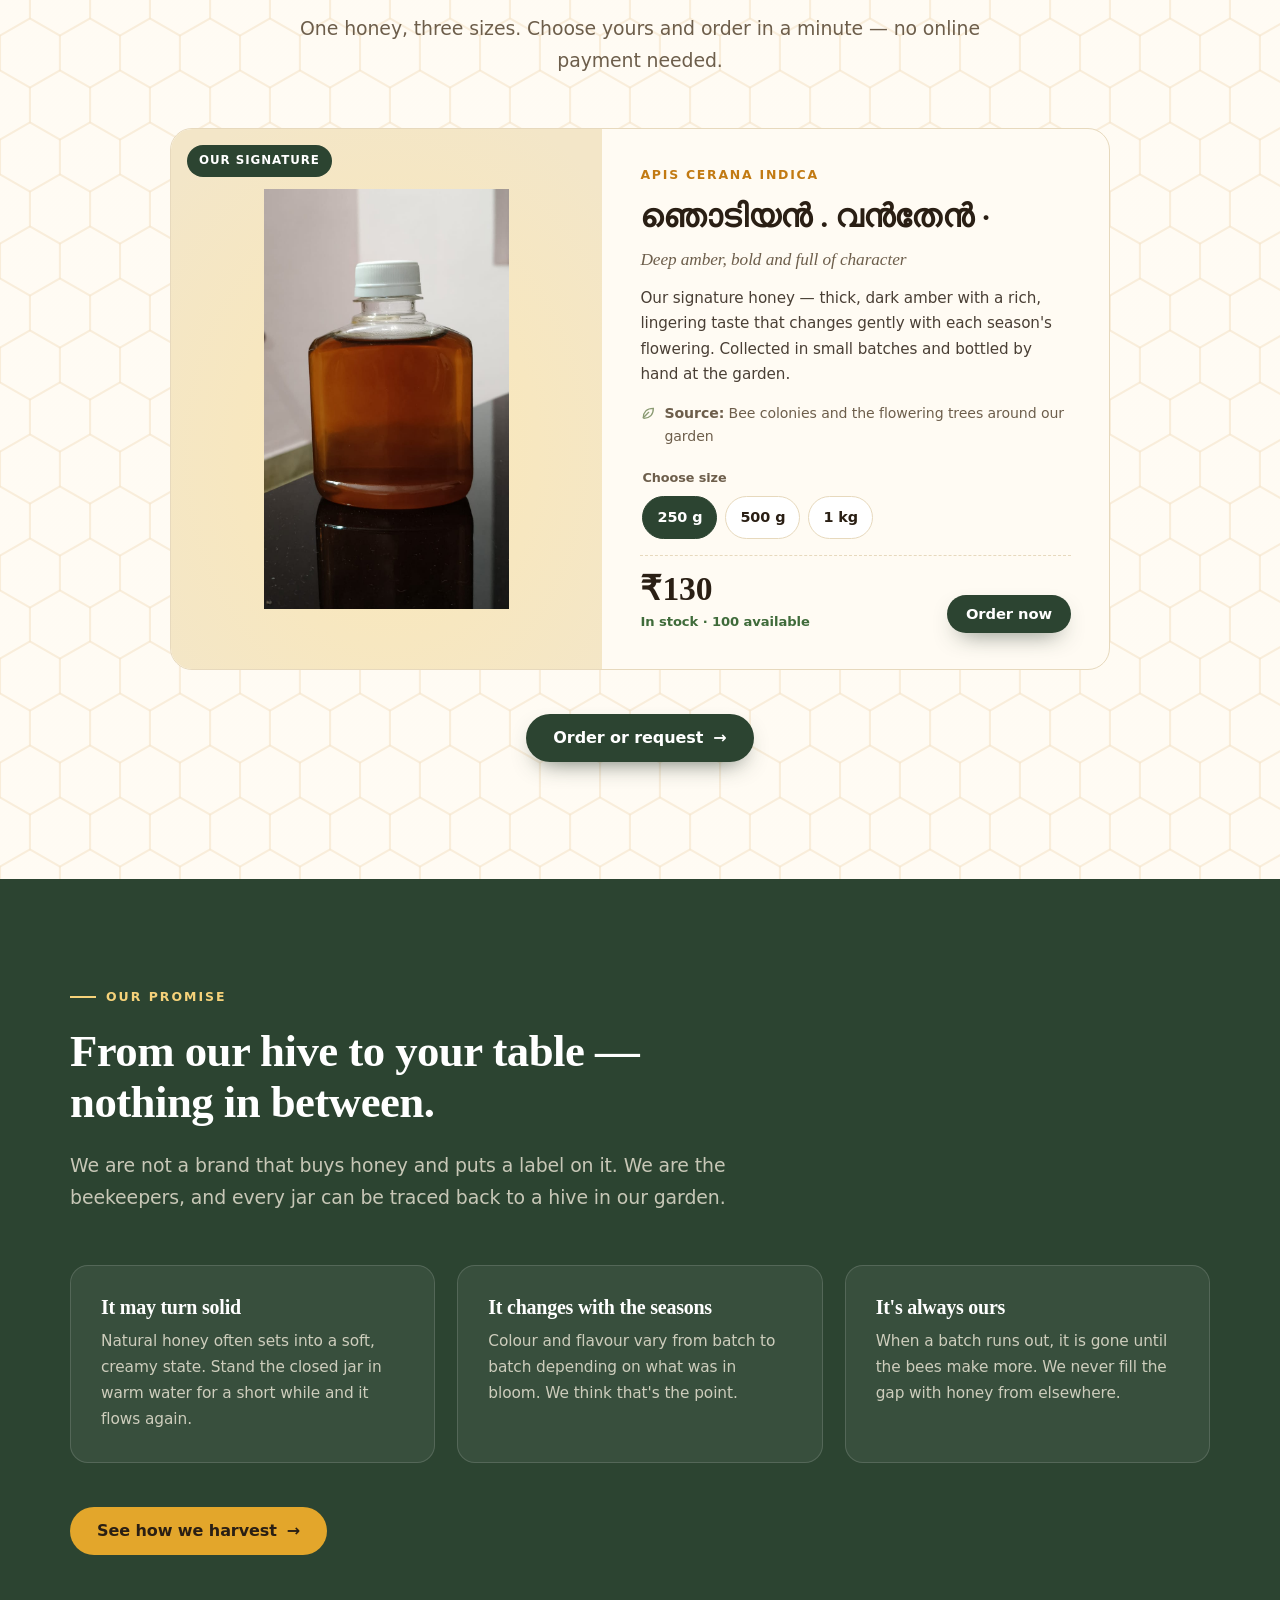
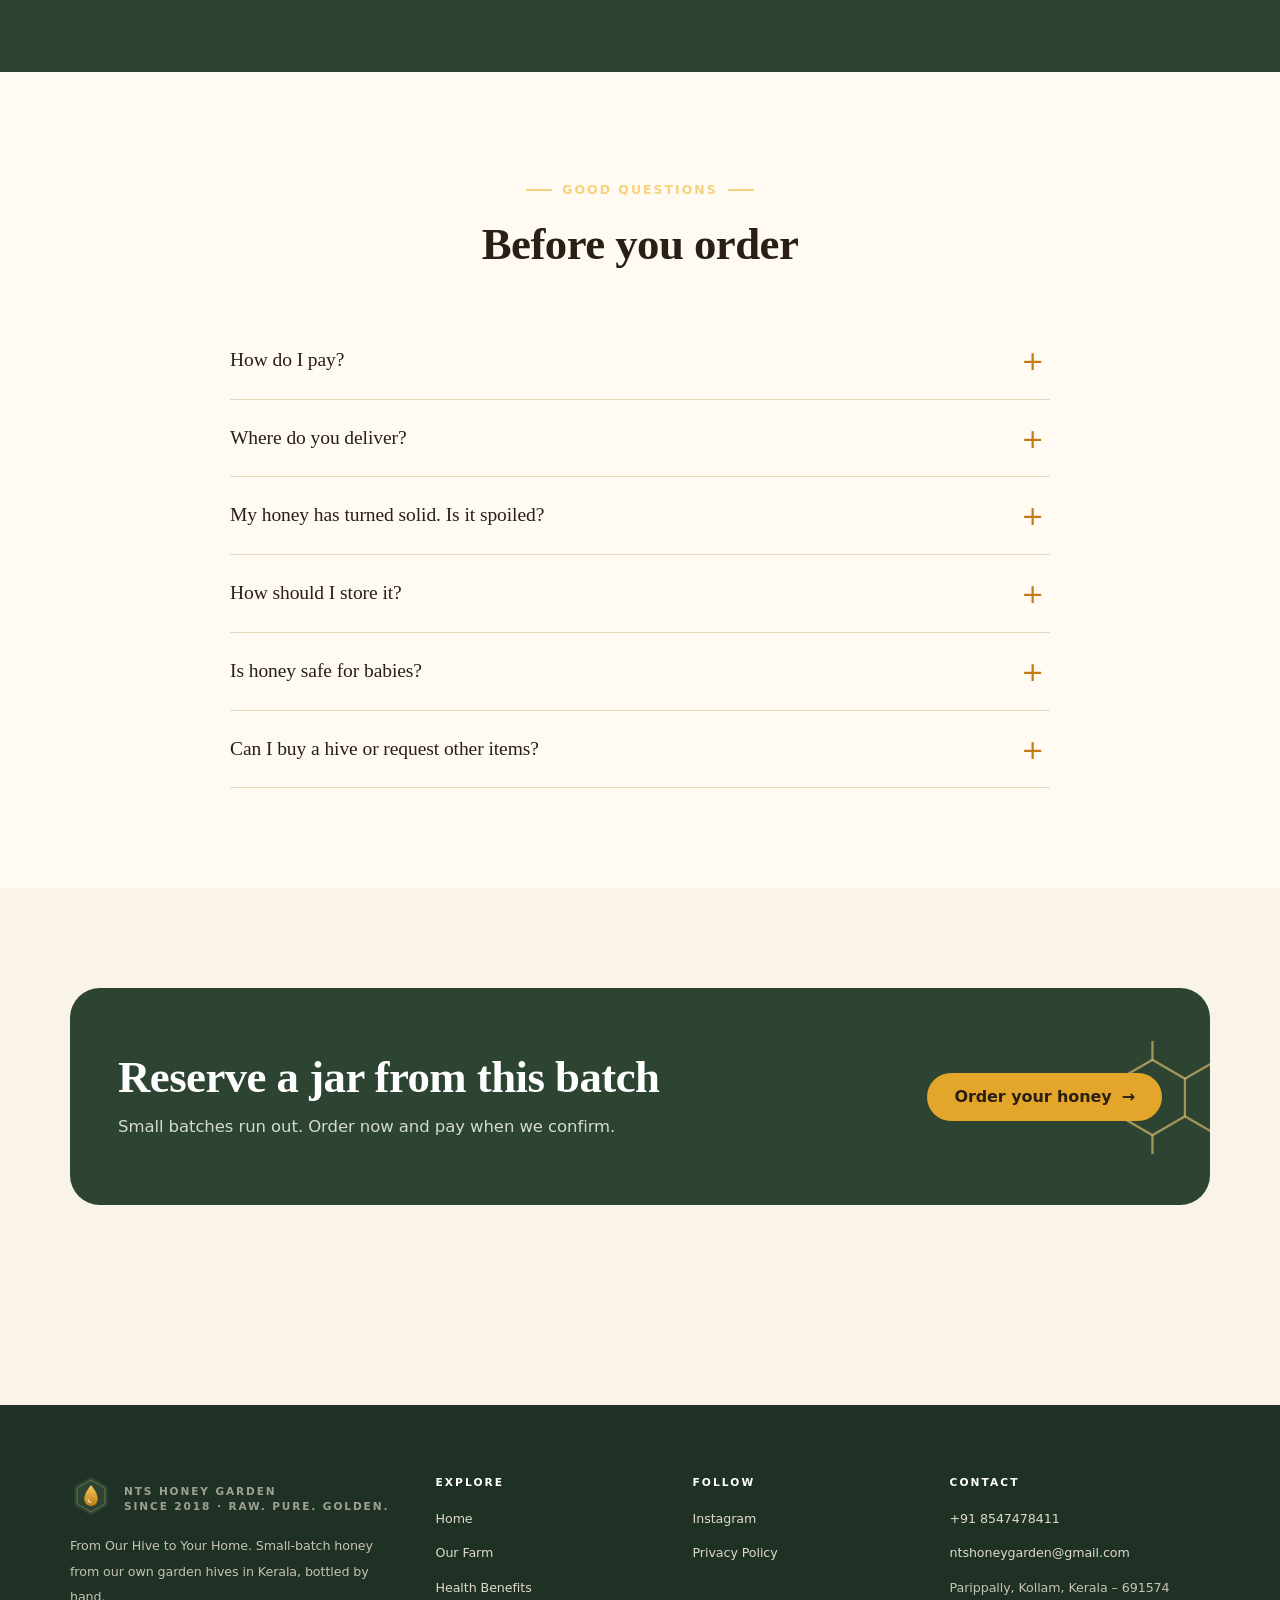
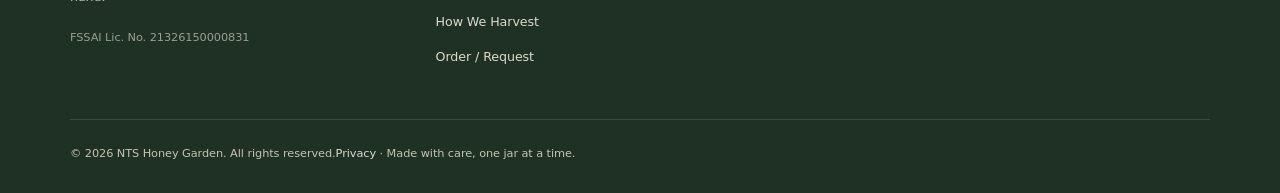
==== commit 50cc195d: "Update index.html" ====
--- a/index.html
+++ b/index.html
@@ -4,7 +4,7 @@
   <meta charset="utf-8">
   <meta name="viewport" content="width=device-width, initial-scale=1">
   <meta http-equiv="Content-Security-Policy" content="default-src 'self'; script-src 'self' https://www.googletagmanager.com https://checkout.razorpay.com; style-src 'self' 'unsafe-inline' https://fonts.googleapis.com; font-src https://fonts.gstatic.com; img-src 'self' data: https:; connect-src 'self' https://script.google.com https://script.googleusercontent.com https://*.google-analytics.com https://*.googletagmanager.com https://*.razorpay.com; frame-src https://www.google.com https://api.razorpay.com https://checkout.razorpay.com; base-uri 'self'; form-action 'self'">
-  <title>NTS Honey Garden — Raw. Pure. Golden.</title>
+  <title>NTS Honey Garden — Raw. Pure. Natural.</title>
   <meta name="description" content="Raw, pure, golden honey from our own garden hives in Kerala. വൻതേൻ (Vanthen) Apis cerana indica(ഞൊടിയൻ) honey in 250 g, 500 g and 1 kg. Order online, pay on delivery.">
   <link rel="canonical" href="https://nts-raw-honey-garden.github.io/NTSRawHoneyGarden/">
   <meta property="og:type" content="website">
@@ -30,7 +30,7 @@
     <section class="hero">
       <div class="wrap hero-grid">
         <div>
-          <p class="eyebrow reveal">Raw. Pure. Golden.</p>
+          <p class="eyebrow reveal">Raw. Pure. Natural.</p>
           <h1 class="reveal reveal-delay-1"><span class="line">From Our Hive</span><span class="line">to <em class="accent">Your Home.</em></span></h1>
           <div class="hero-actions reveal reveal-delay-2">
             <a class="btn btn-primary" href="order.html">Order Now <span class="arrow" aria-hidden="true">→</span></a>
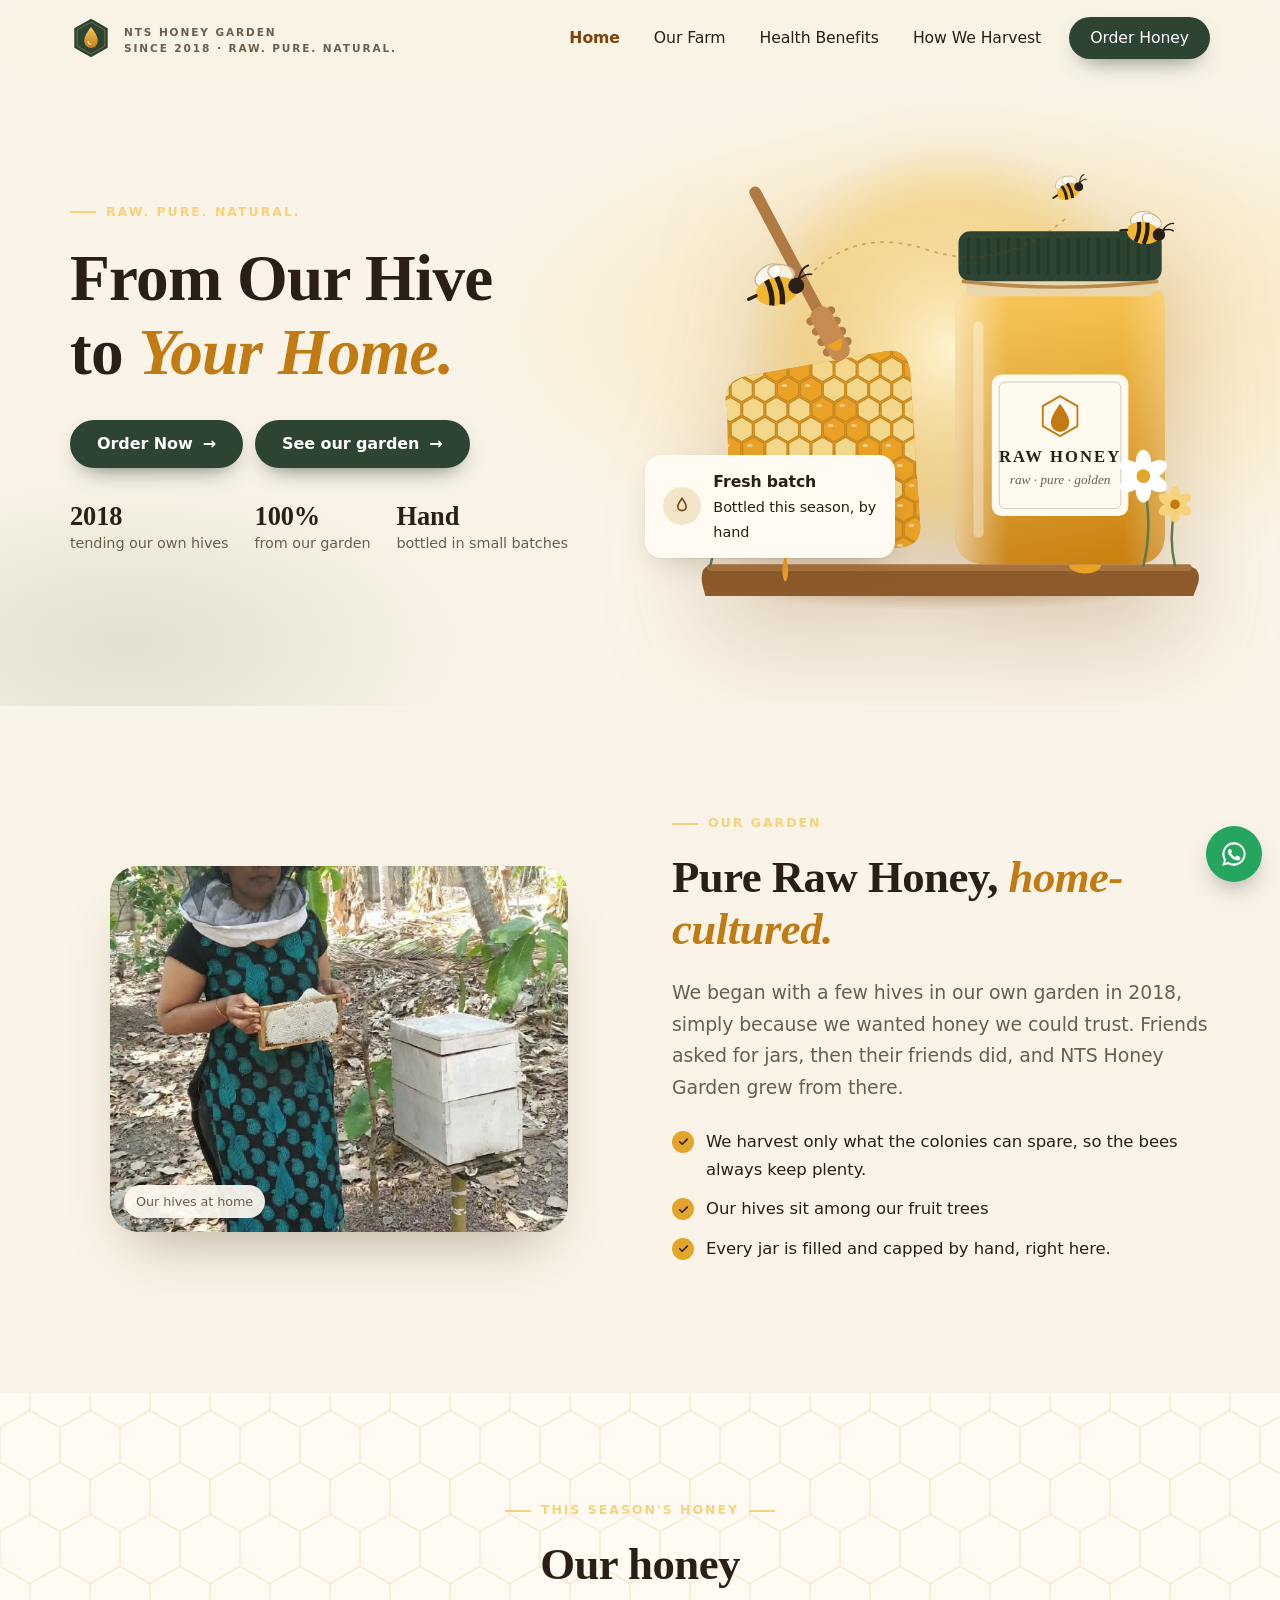
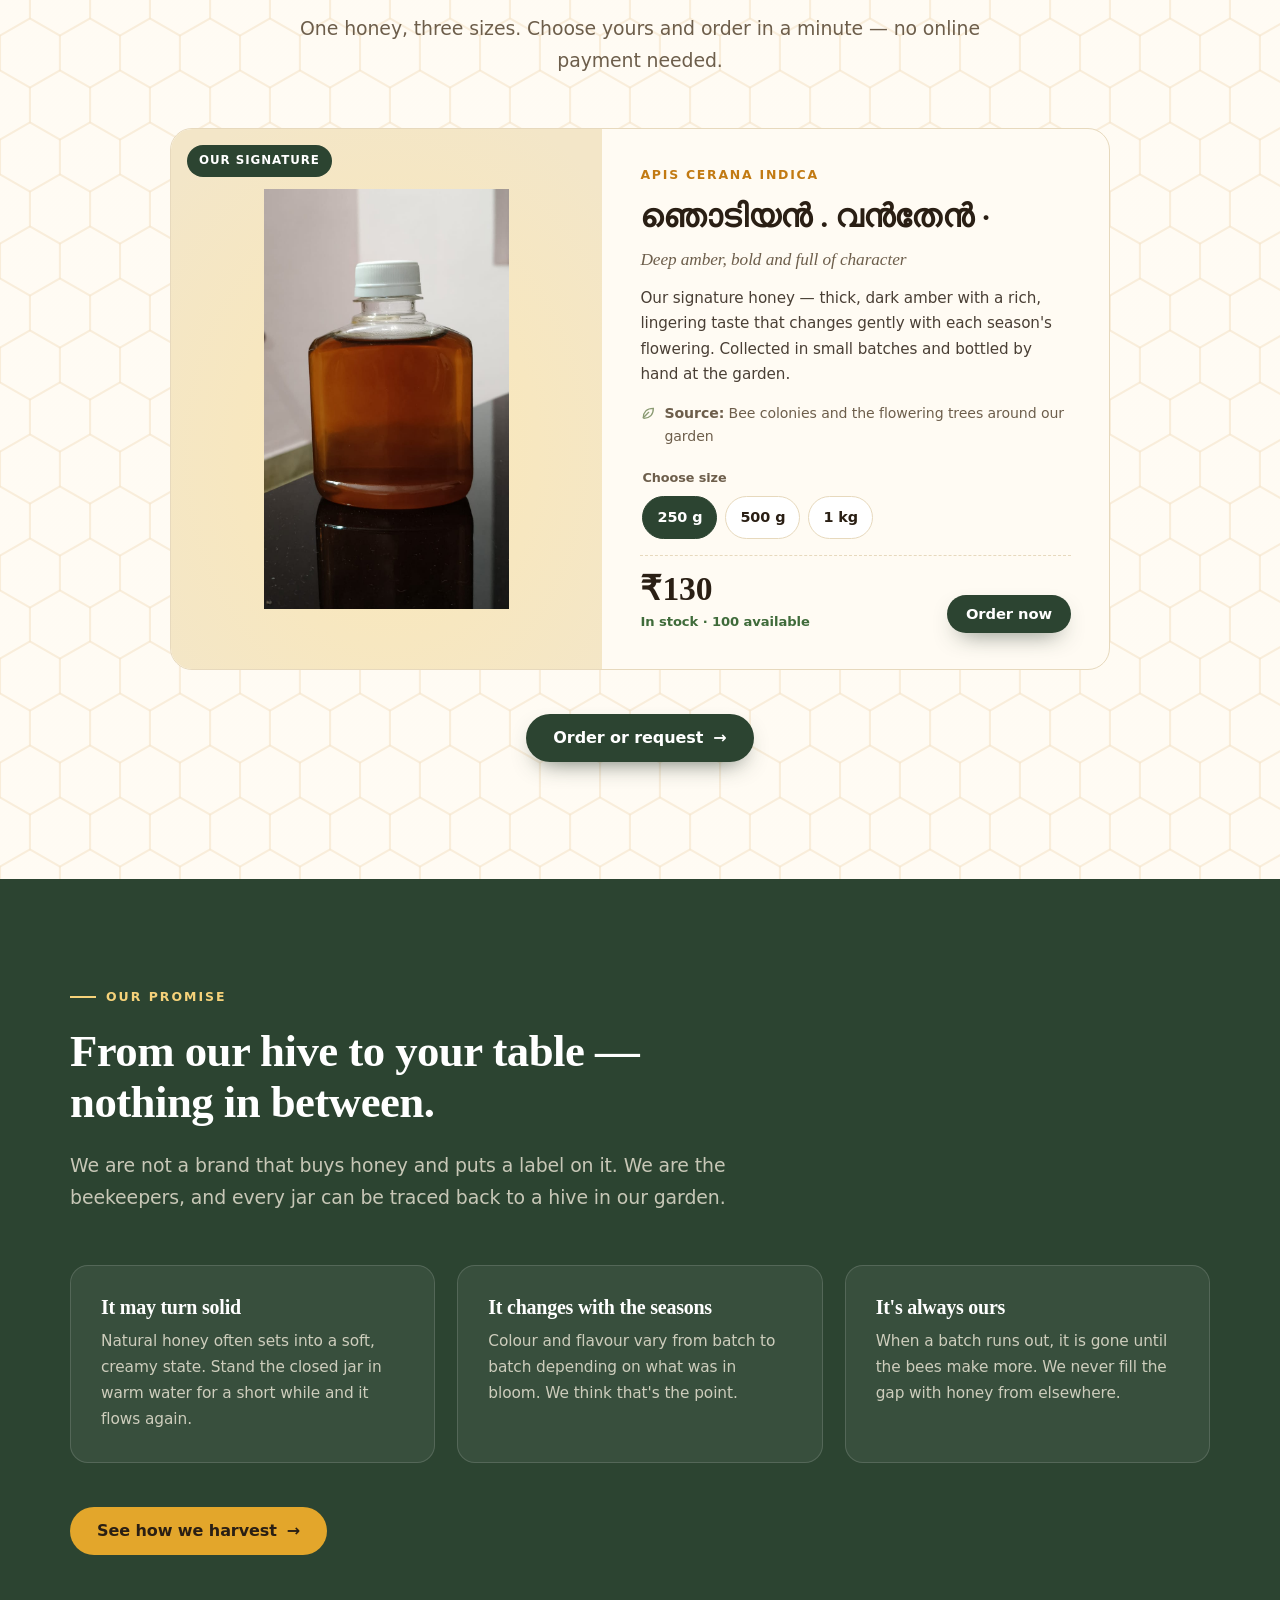
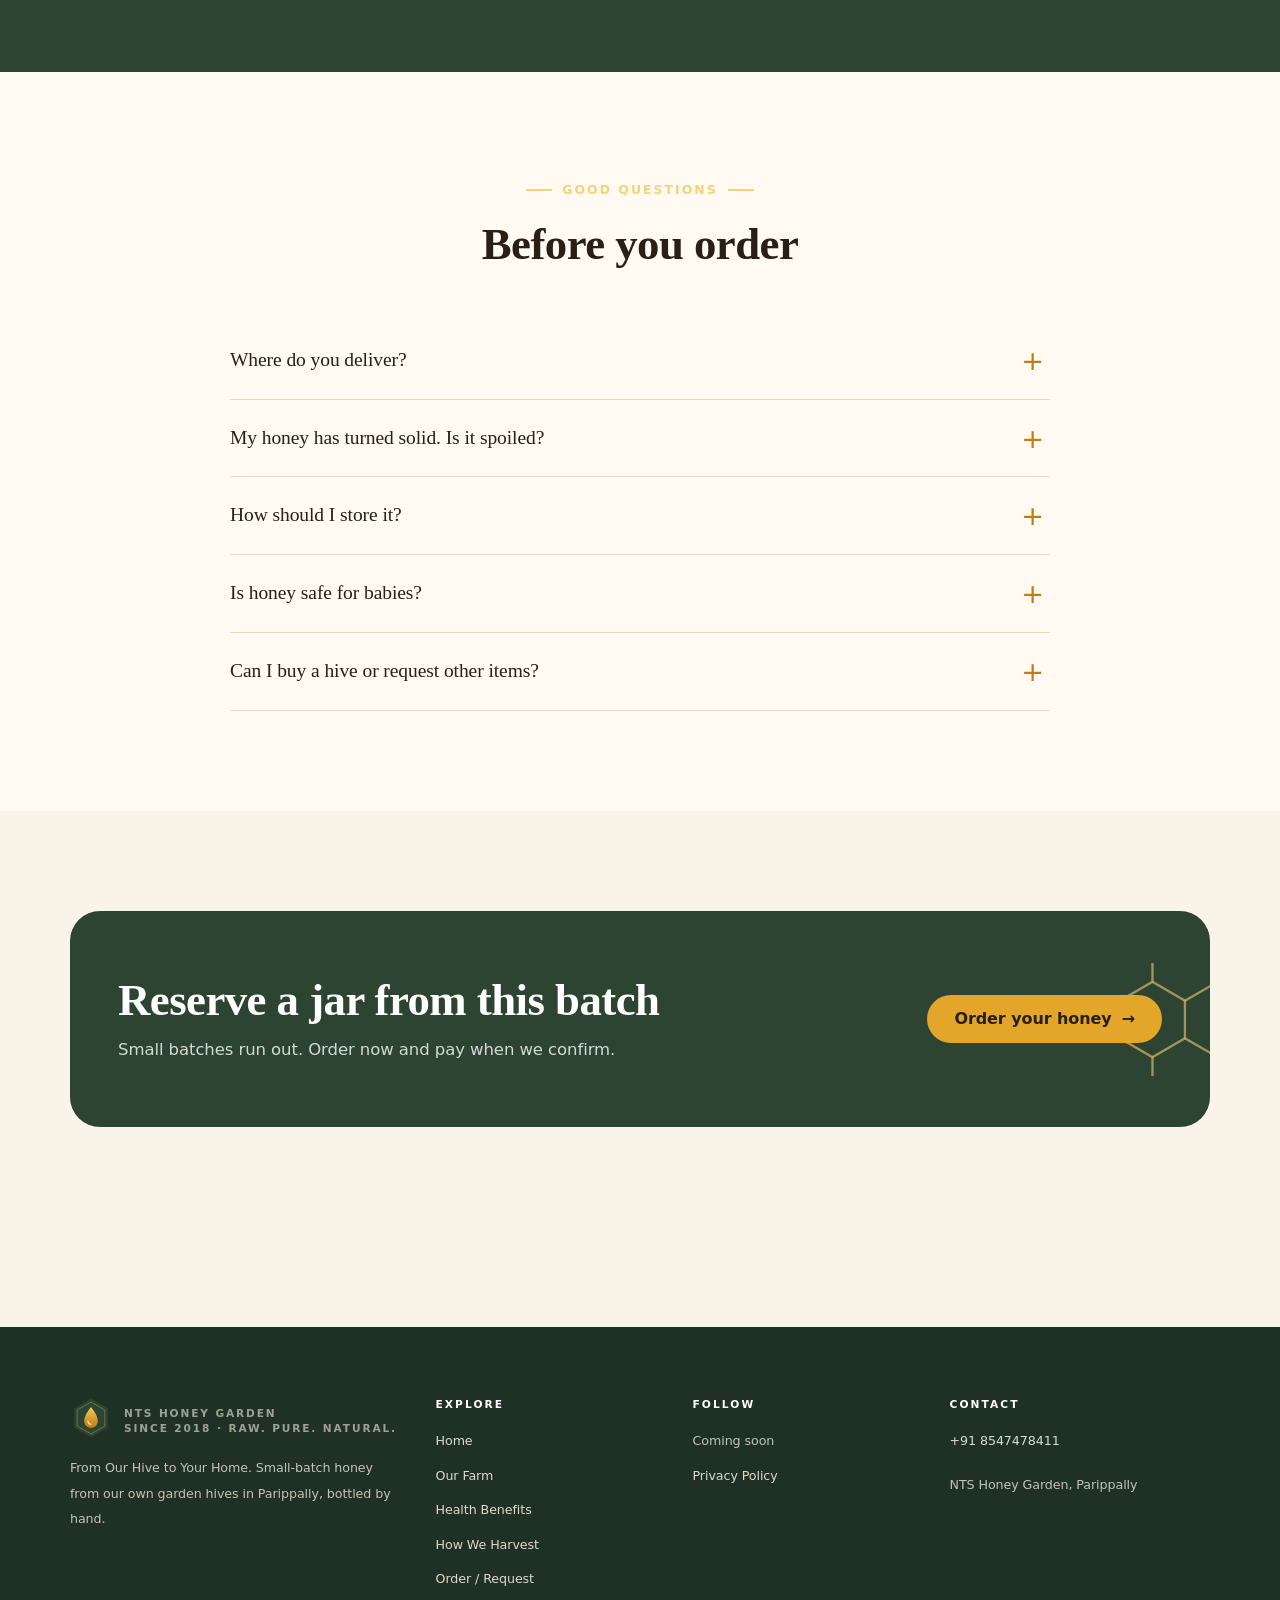
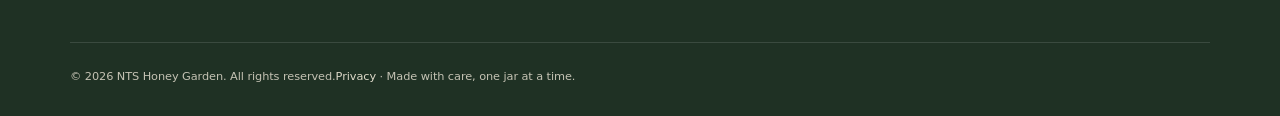
==== commit a22301e9: "Remove payment information from FAQ Removed payment details from FAQ section." ====
--- a/index.html
+++ b/index.html
@@ -8,7 +8,7 @@
   <meta name="description" content="Raw, pure, golden honey from our own garden hives in Kerala. വൻതേൻ (Vanthen) Apis cerana indica(ഞൊടിയൻ) honey in 250 g, 500 g and 1 kg. Order online, pay on delivery.">
   <link rel="canonical" href="https://nts-raw-honey-garden.github.io/NTSRawHoneyGarden/">
   <meta property="og:type" content="website">
-  <meta property="og:title" content="NTS Honey Garden — Raw. Pure. Golden.">
+  <meta property="og:title" content="NTS Honey Garden — Raw. Pure. Natural.">
   <meta property="og:description" content="From Our Hive to Your Home. Home-cultured raw honey from our garden in Kerala.">
   <meta property="og:image" content="https://nts-raw-honey-garden.github.io/NTSRawHoneyGarden/assets/images/og-image.png">
   <meta name="theme-color" content="#2c4431">
@@ -113,7 +113,6 @@
       <div class="wrap">
         <div class="section-head center"><p class="eyebrow">Good questions</p><h2>Before you order</h2></div>
         <div class="faq">
-          <details><summary>How do I pay?</summary><p>You don't pay online. After you place your order, we call or WhatsApp you to confirm, then you can pay by UPI or cash on delivery.</p></details>
           <details><summary>Where do you deliver?</summary><p>We deliver locally ourselves and ship across India by courier. Delivery is a flat fee, and free on larger orders — the order page shows the exact amount before you submit.</p></details>
           <details><summary>My honey has turned solid. Is it spoiled?</summary><p>No — this is natural. Stand the closed jar in warm (not boiling) water for 15–20 minutes and stir gently. Please avoid the microwave.</p></details>
           <details><summary>How should I store it?</summary><p>At room temperature, lid closed, away from direct sunlight. Always use a dry spoon. Honey does not need refrigeration.</p></details>
